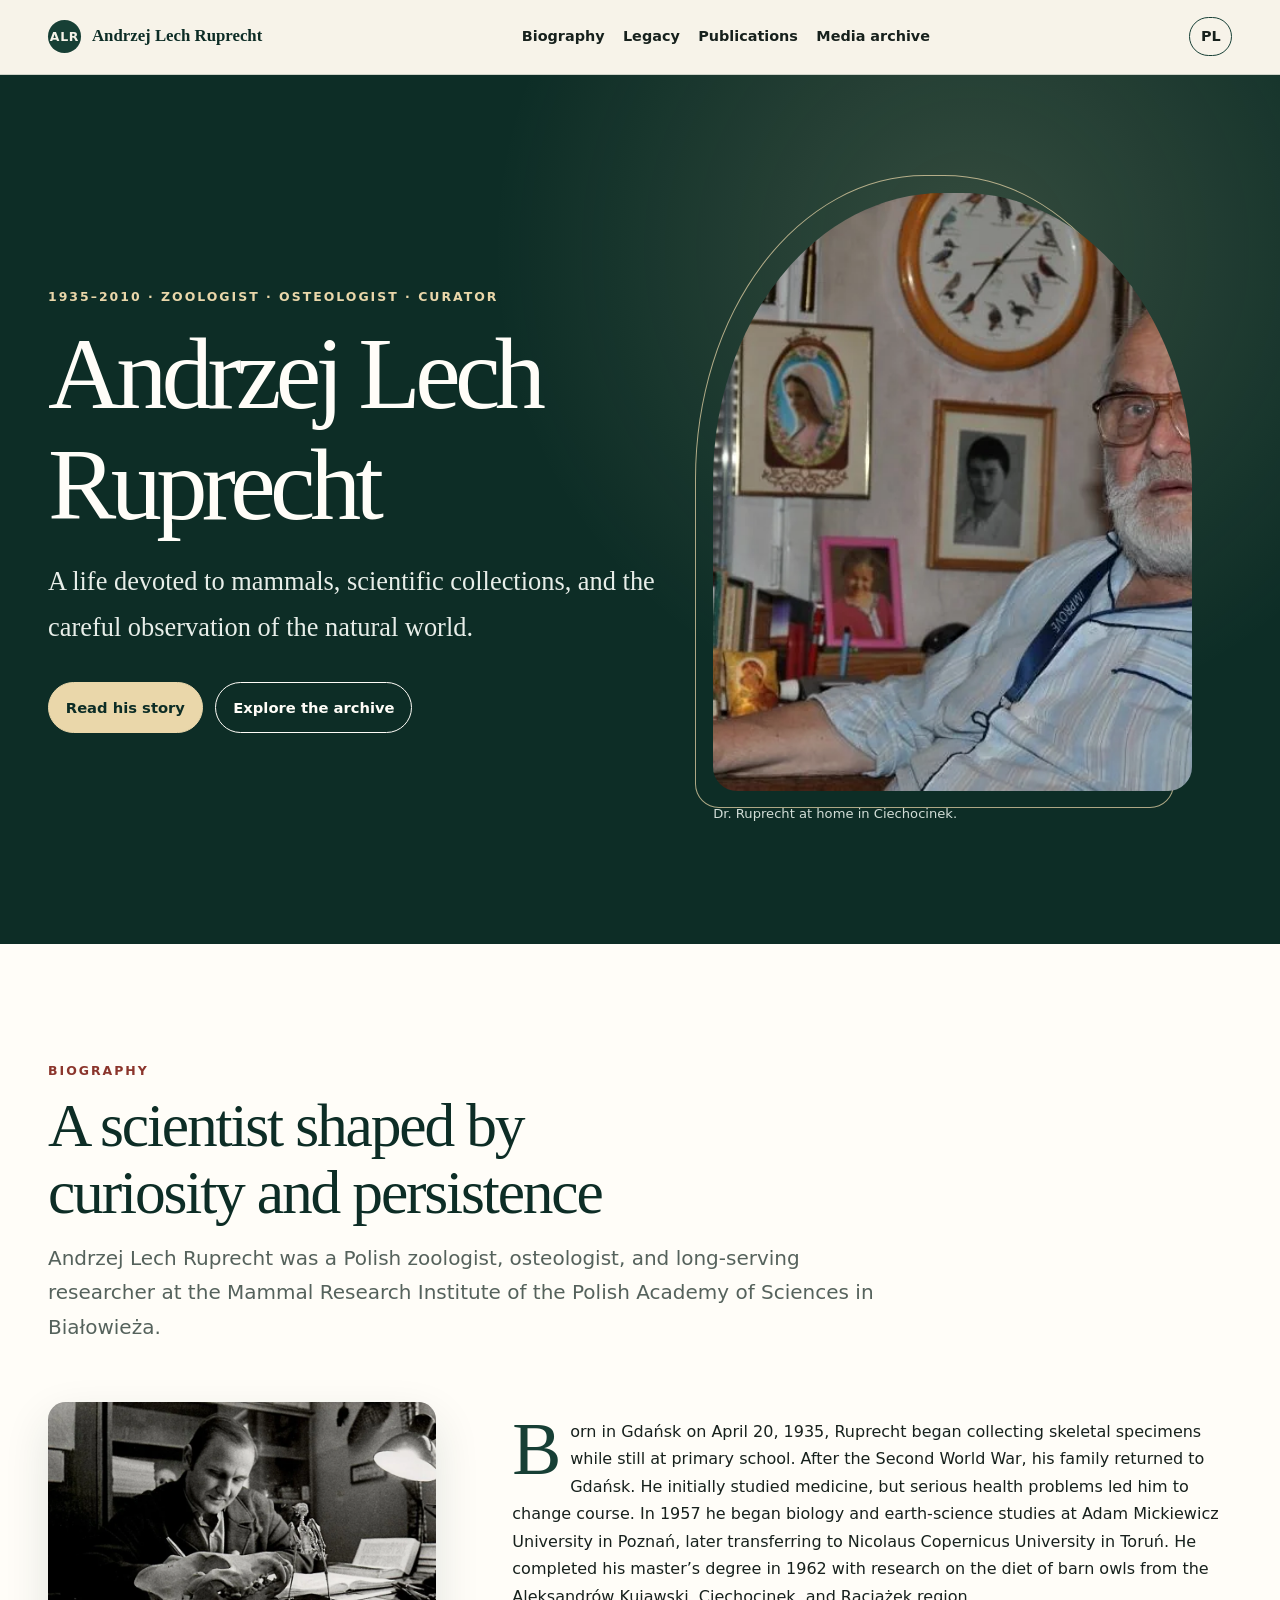
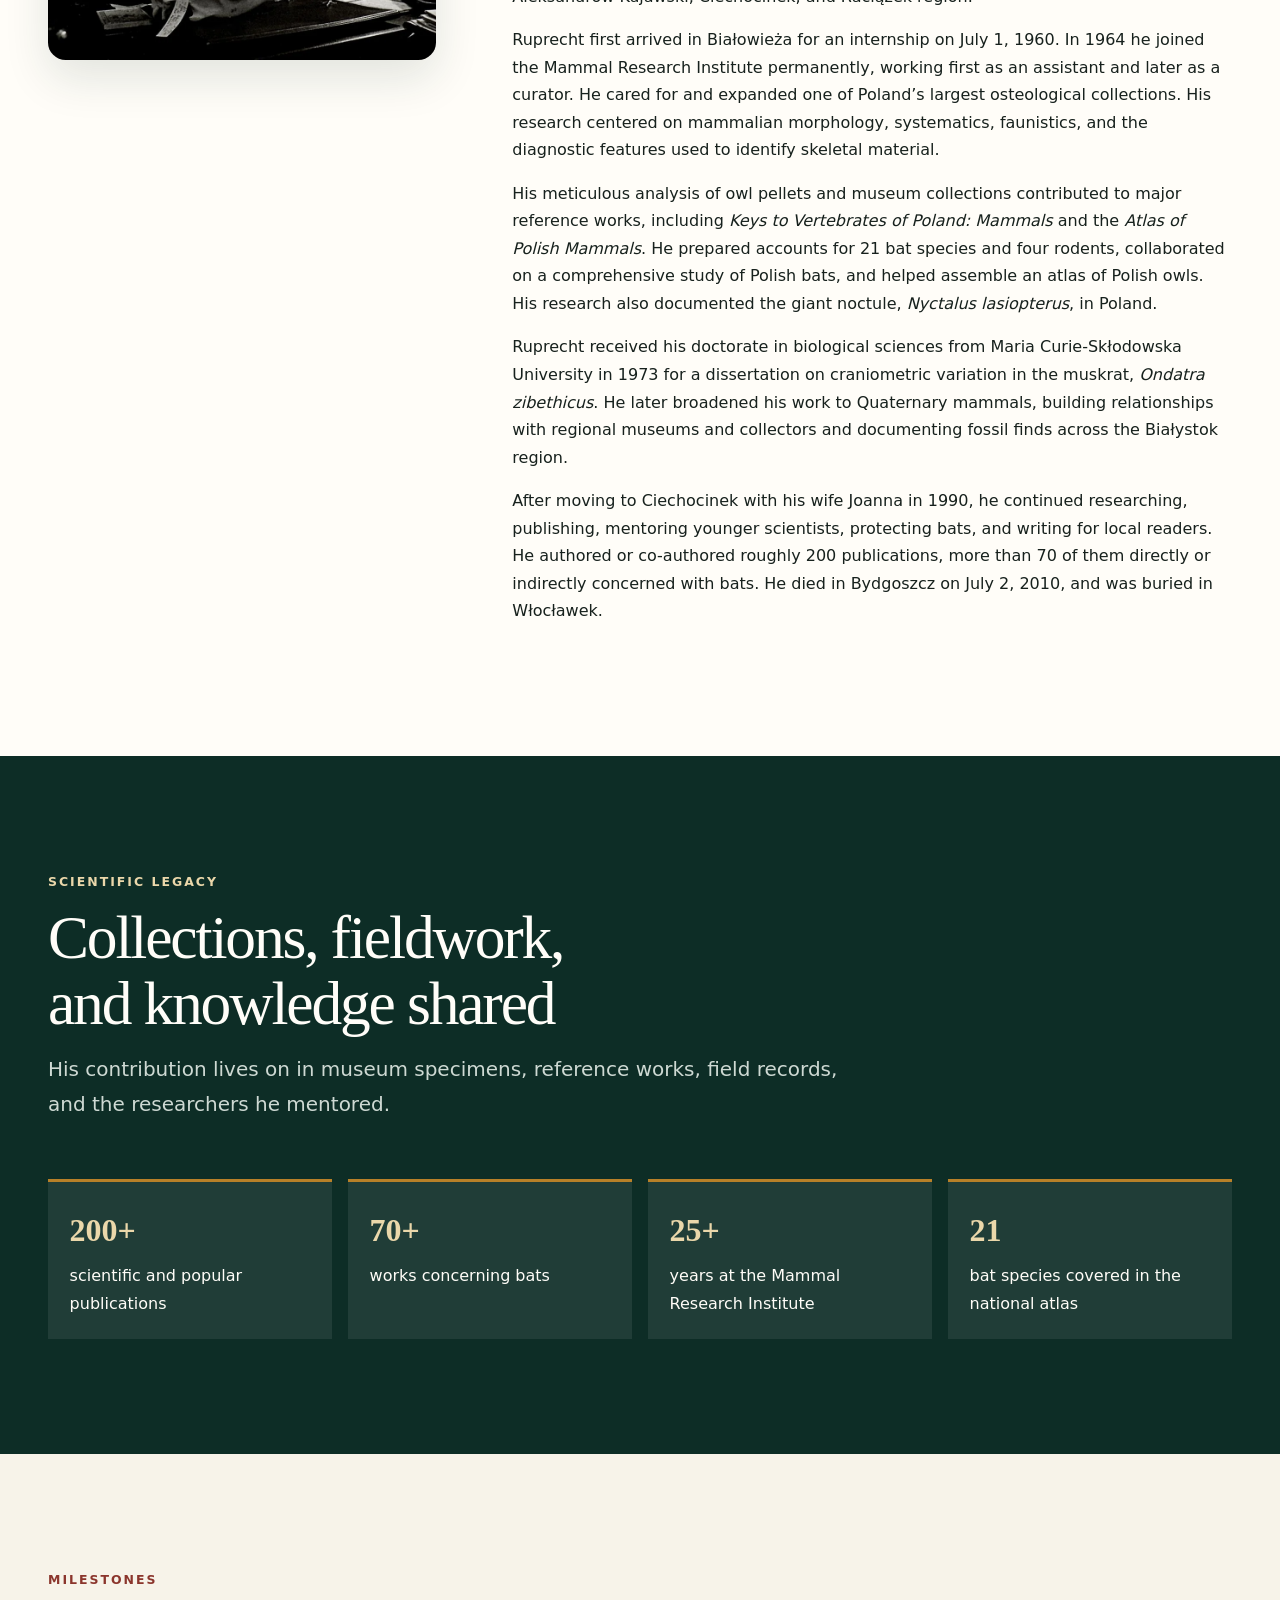
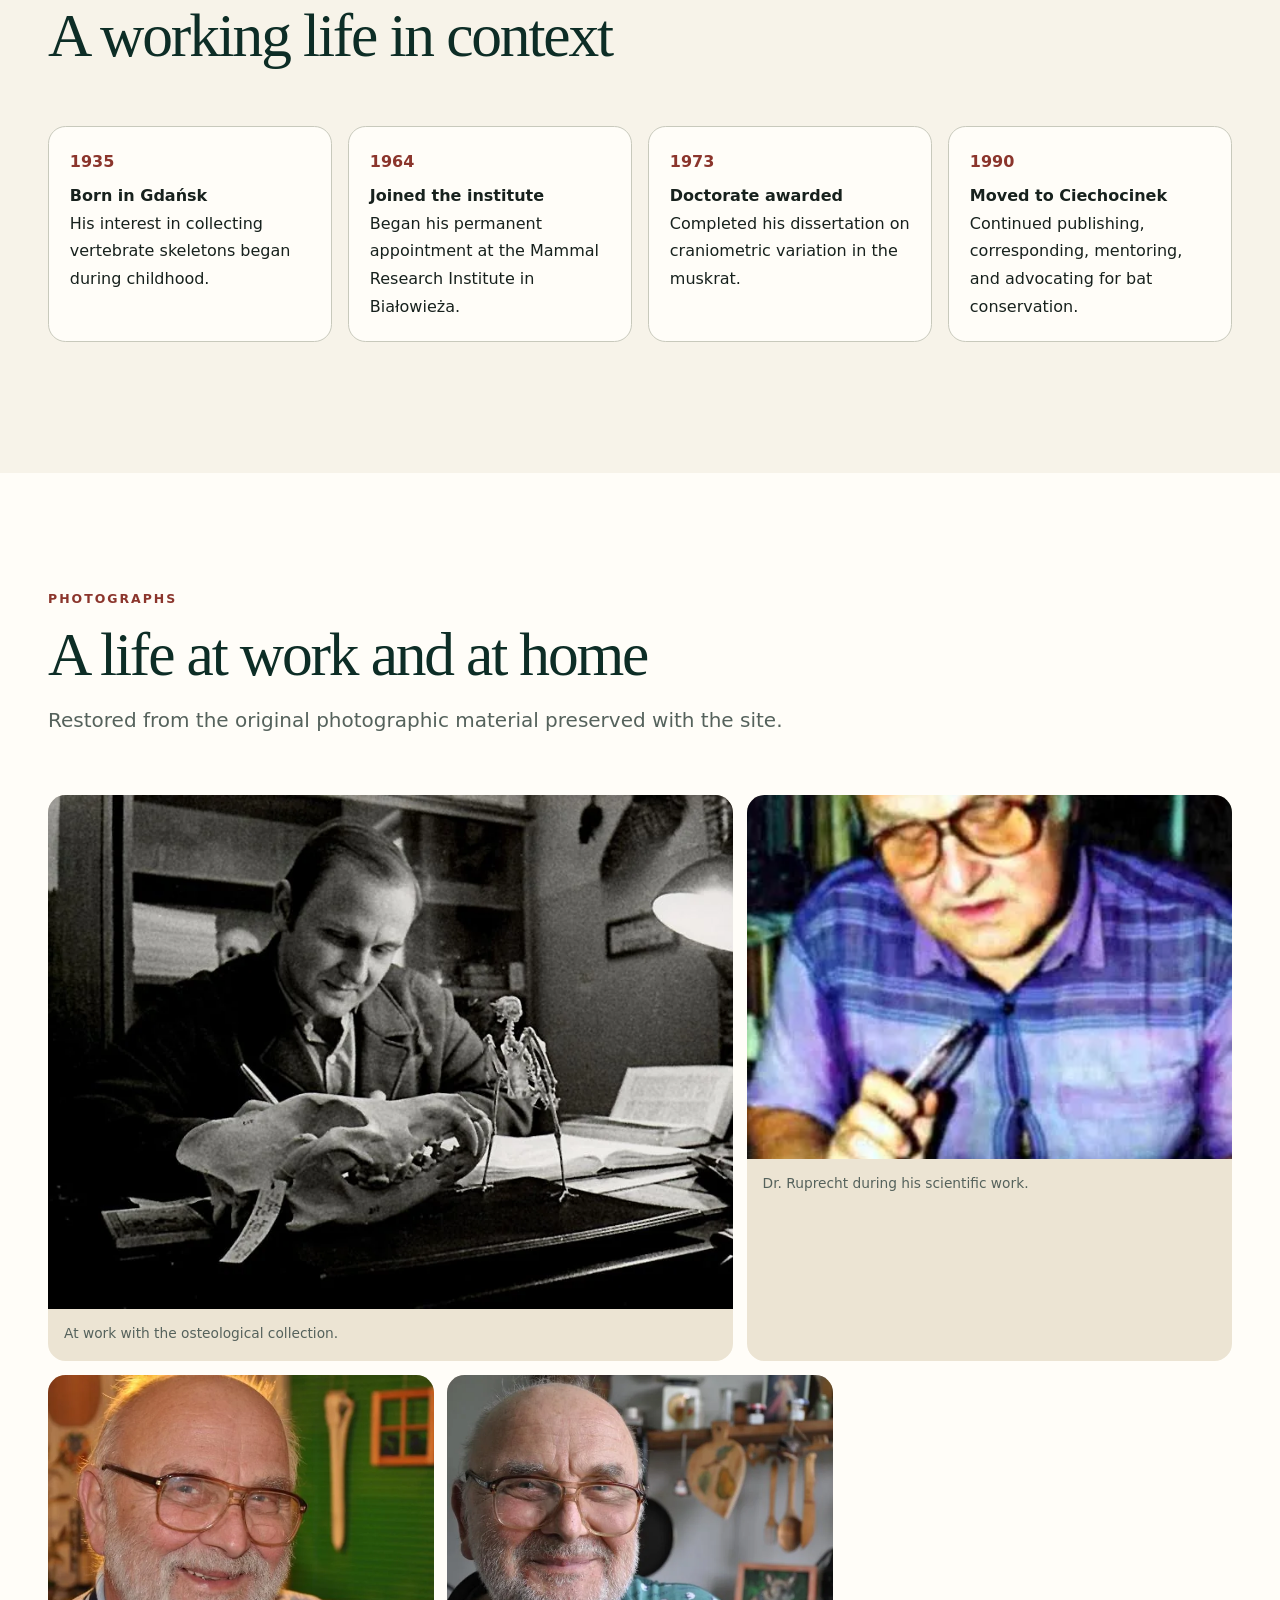
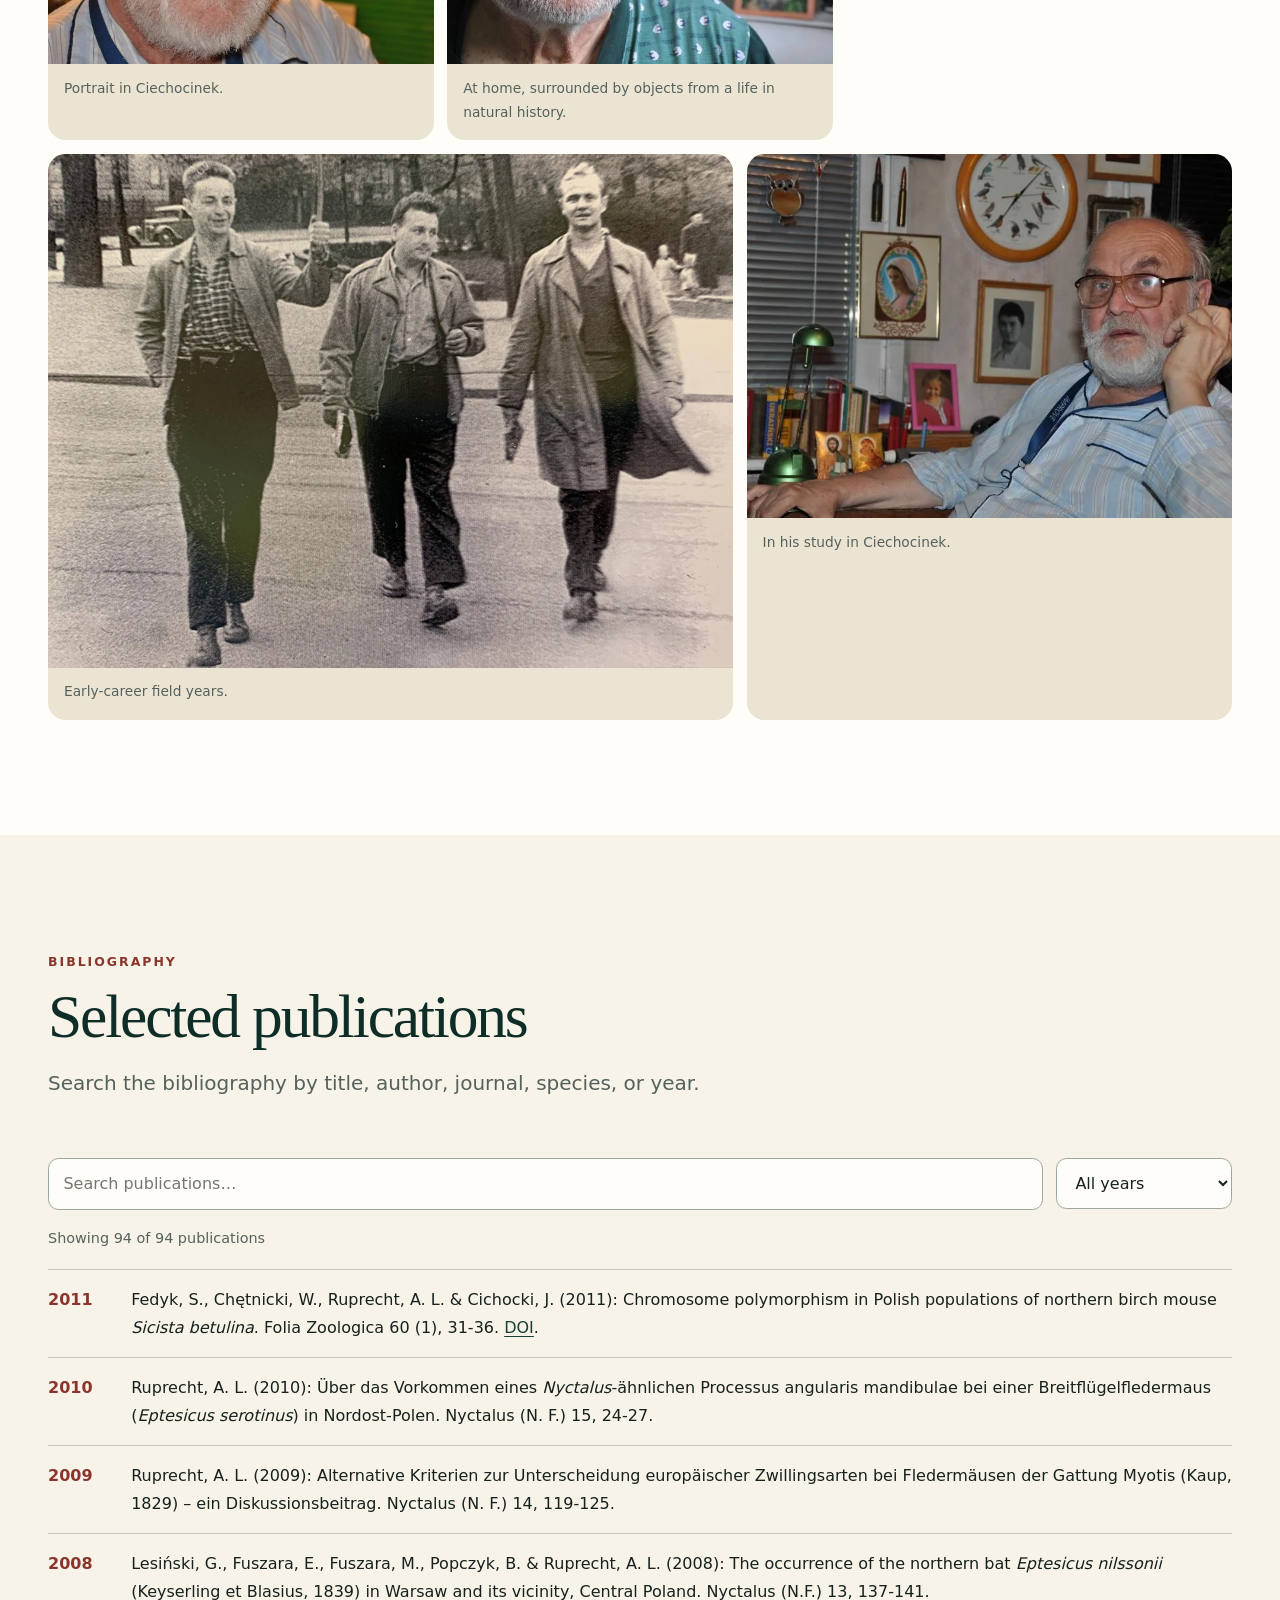
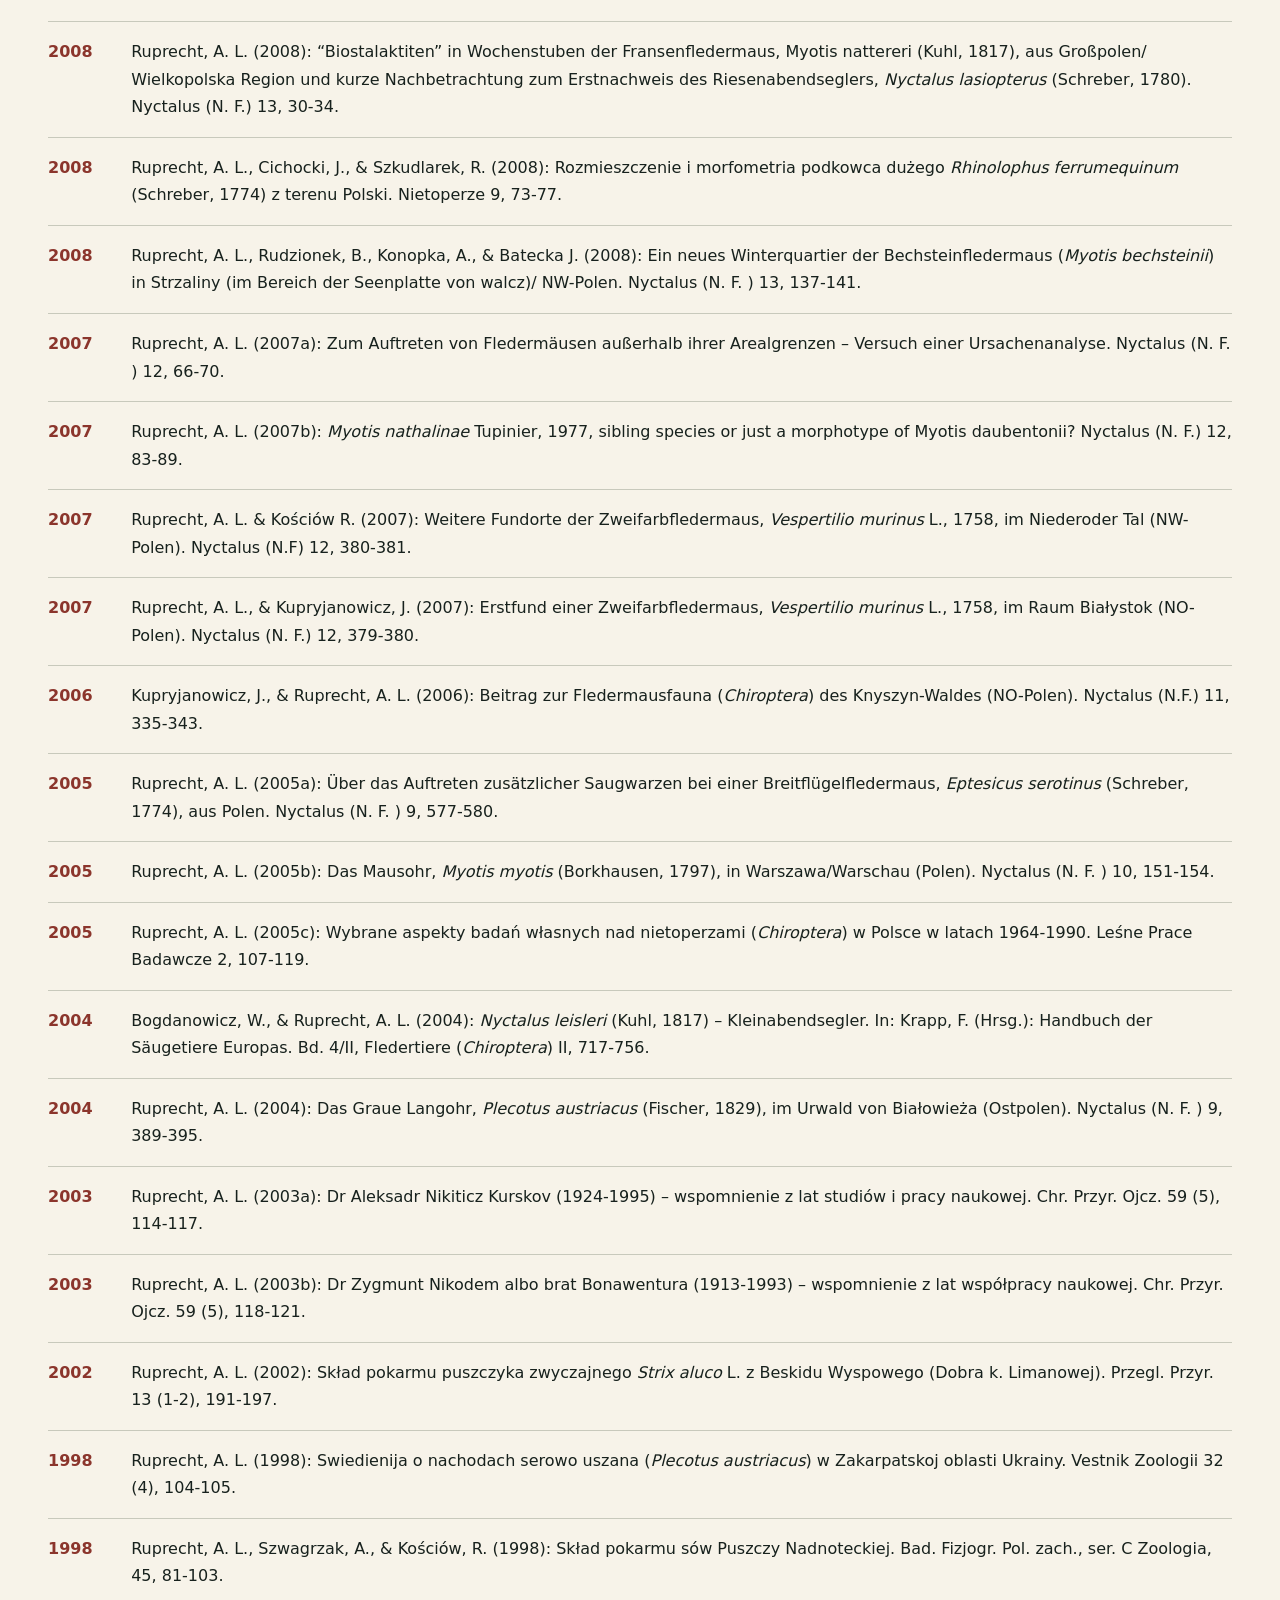
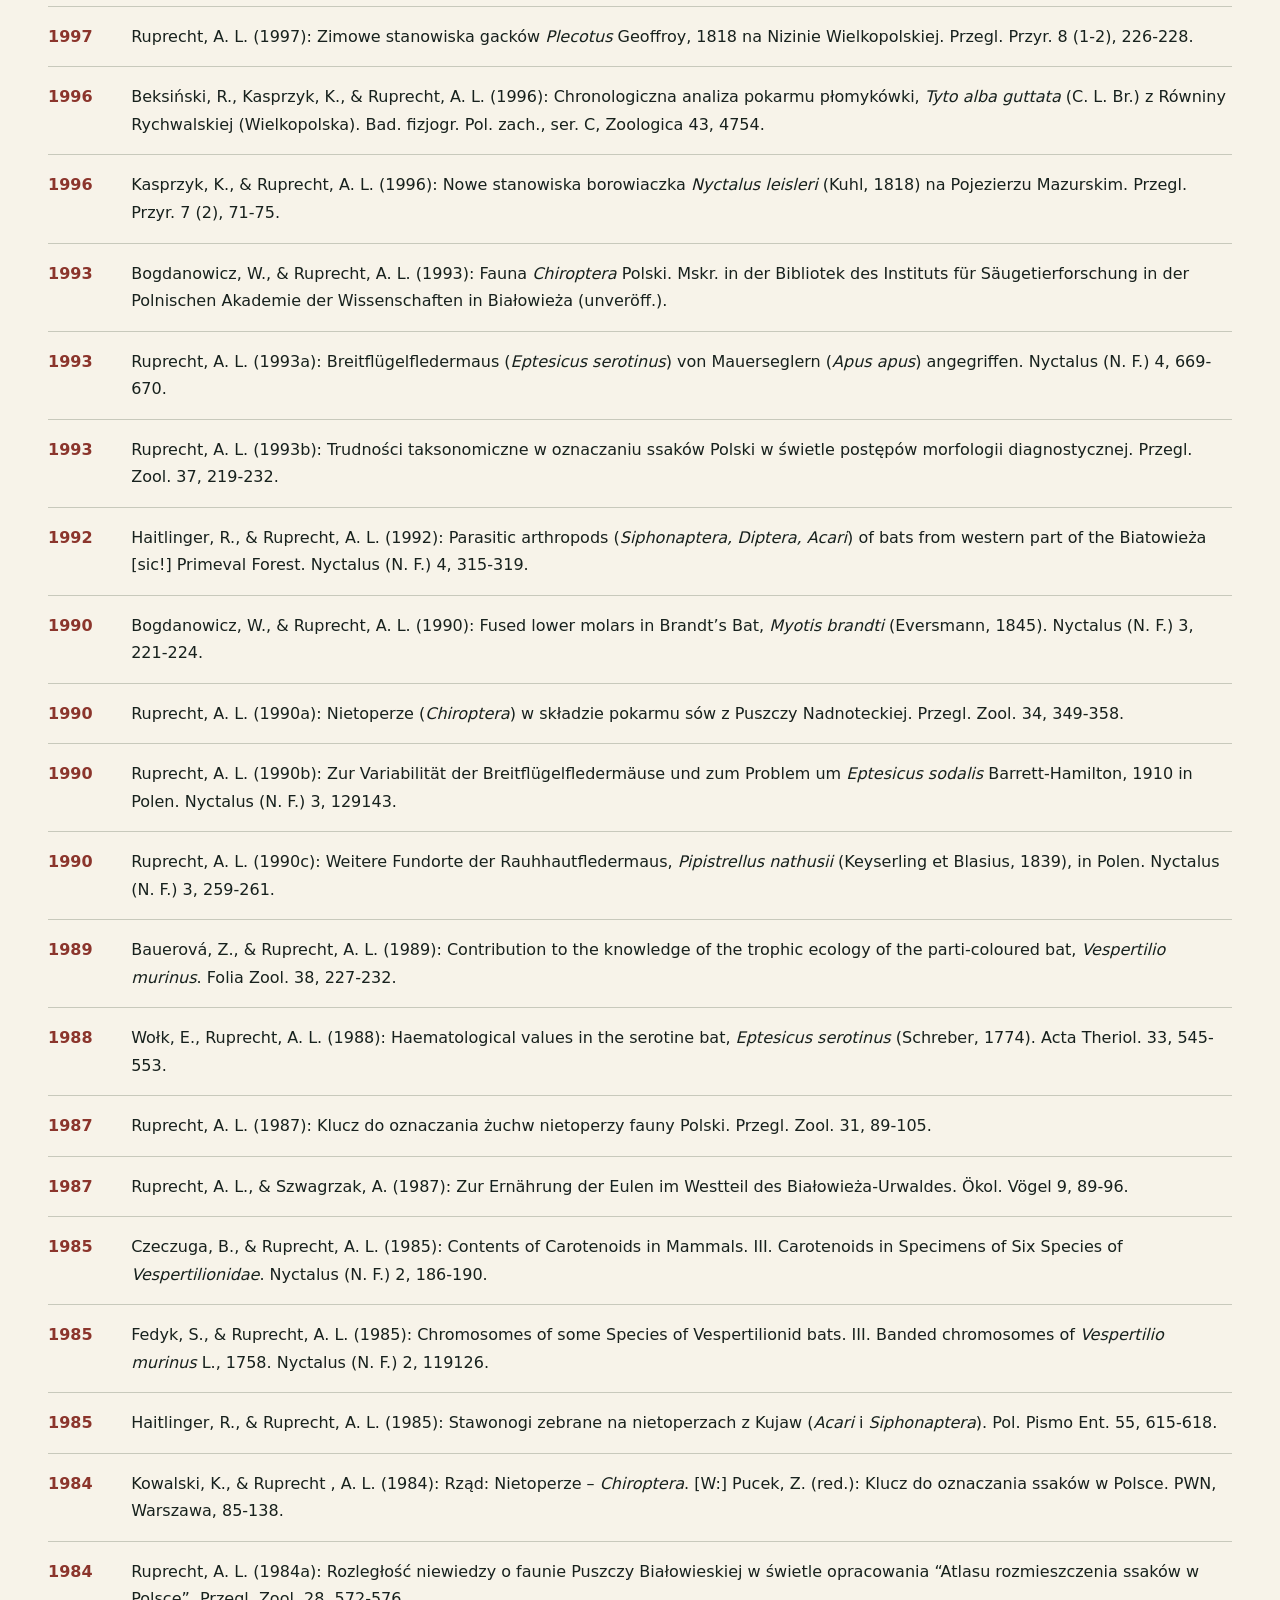
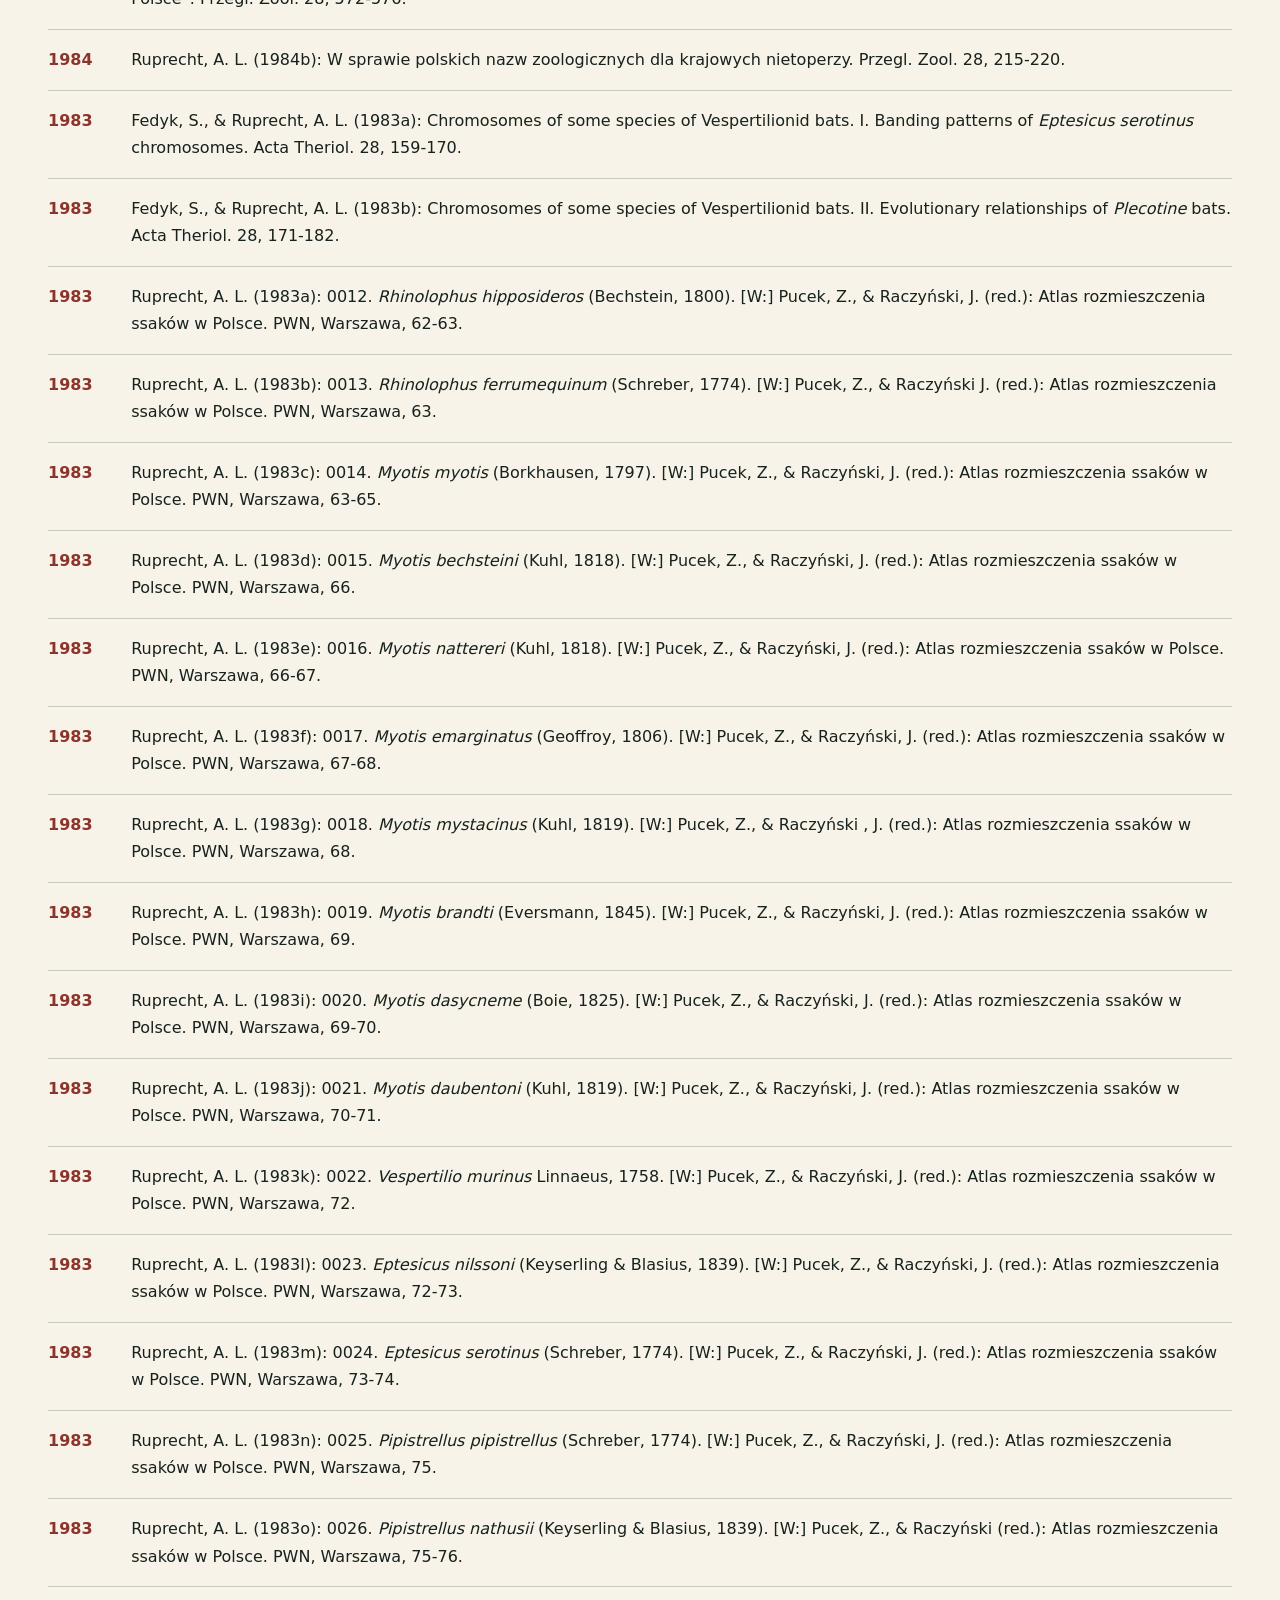
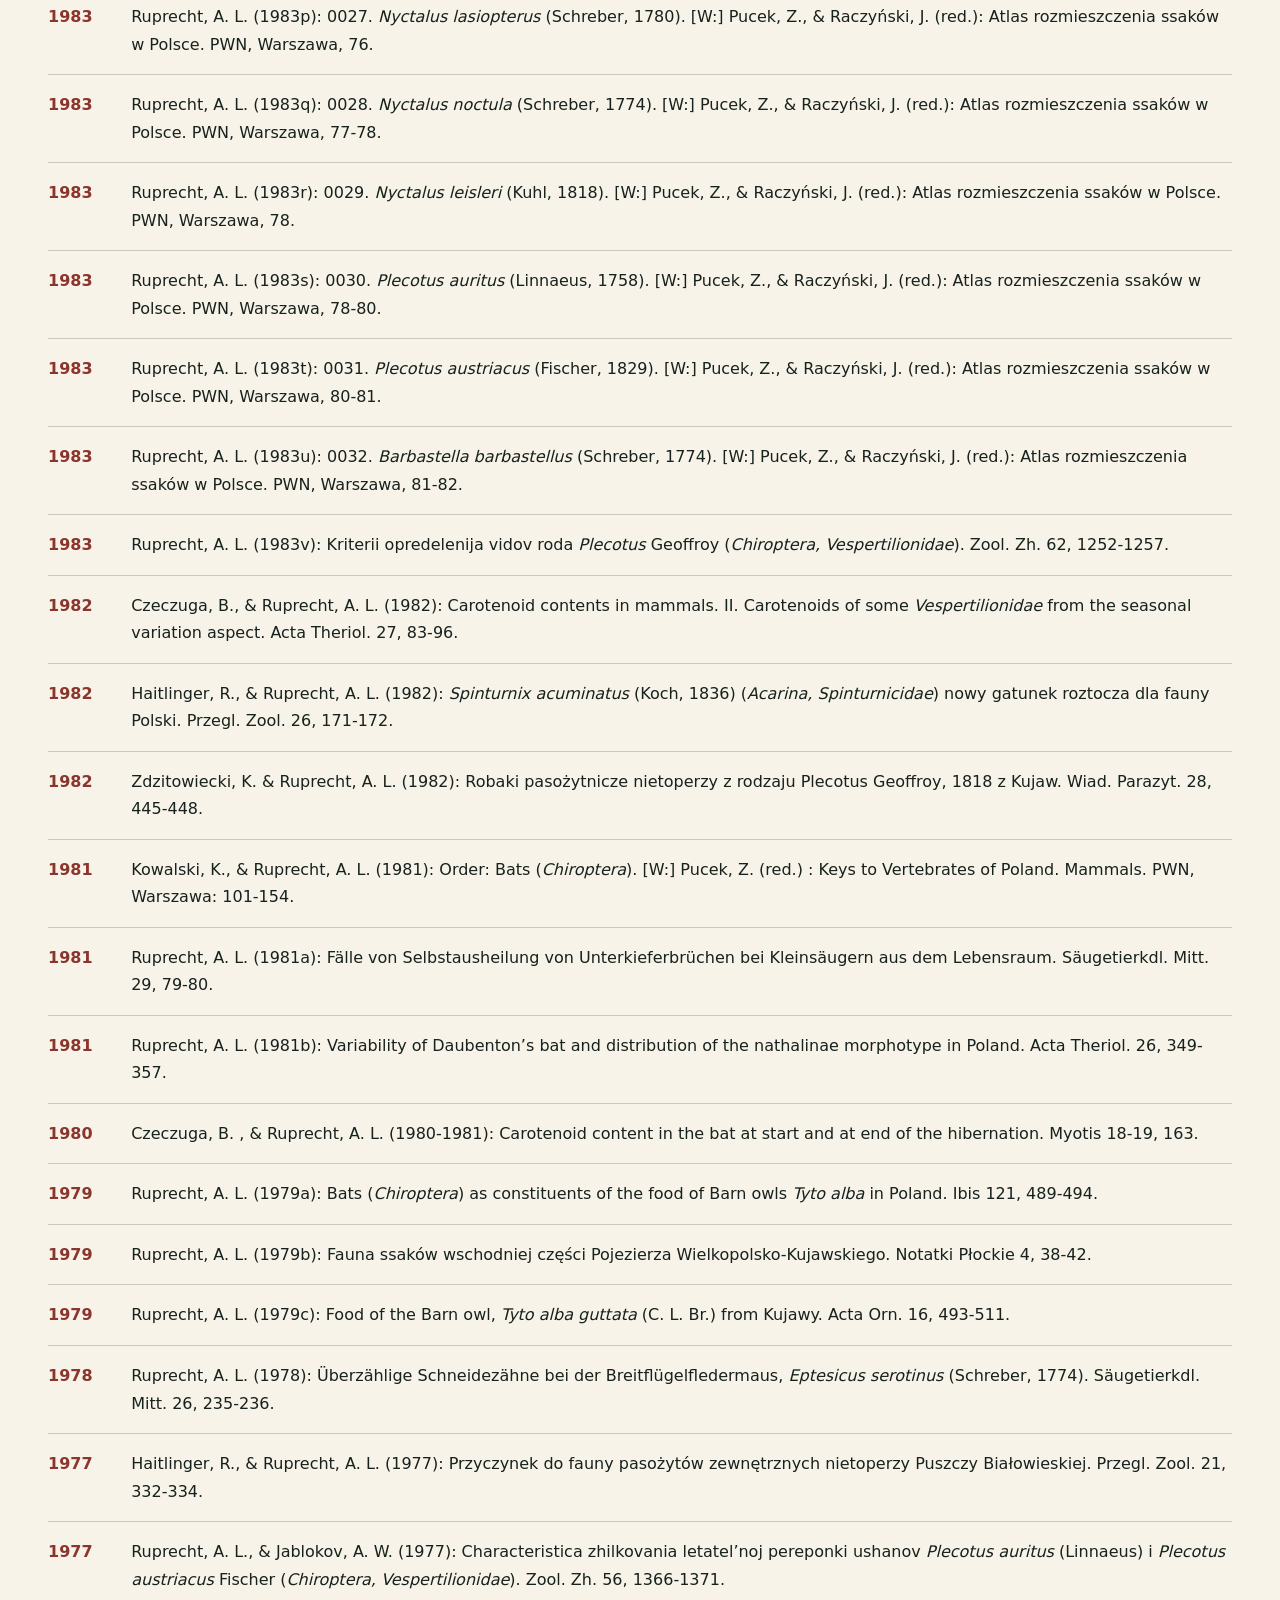
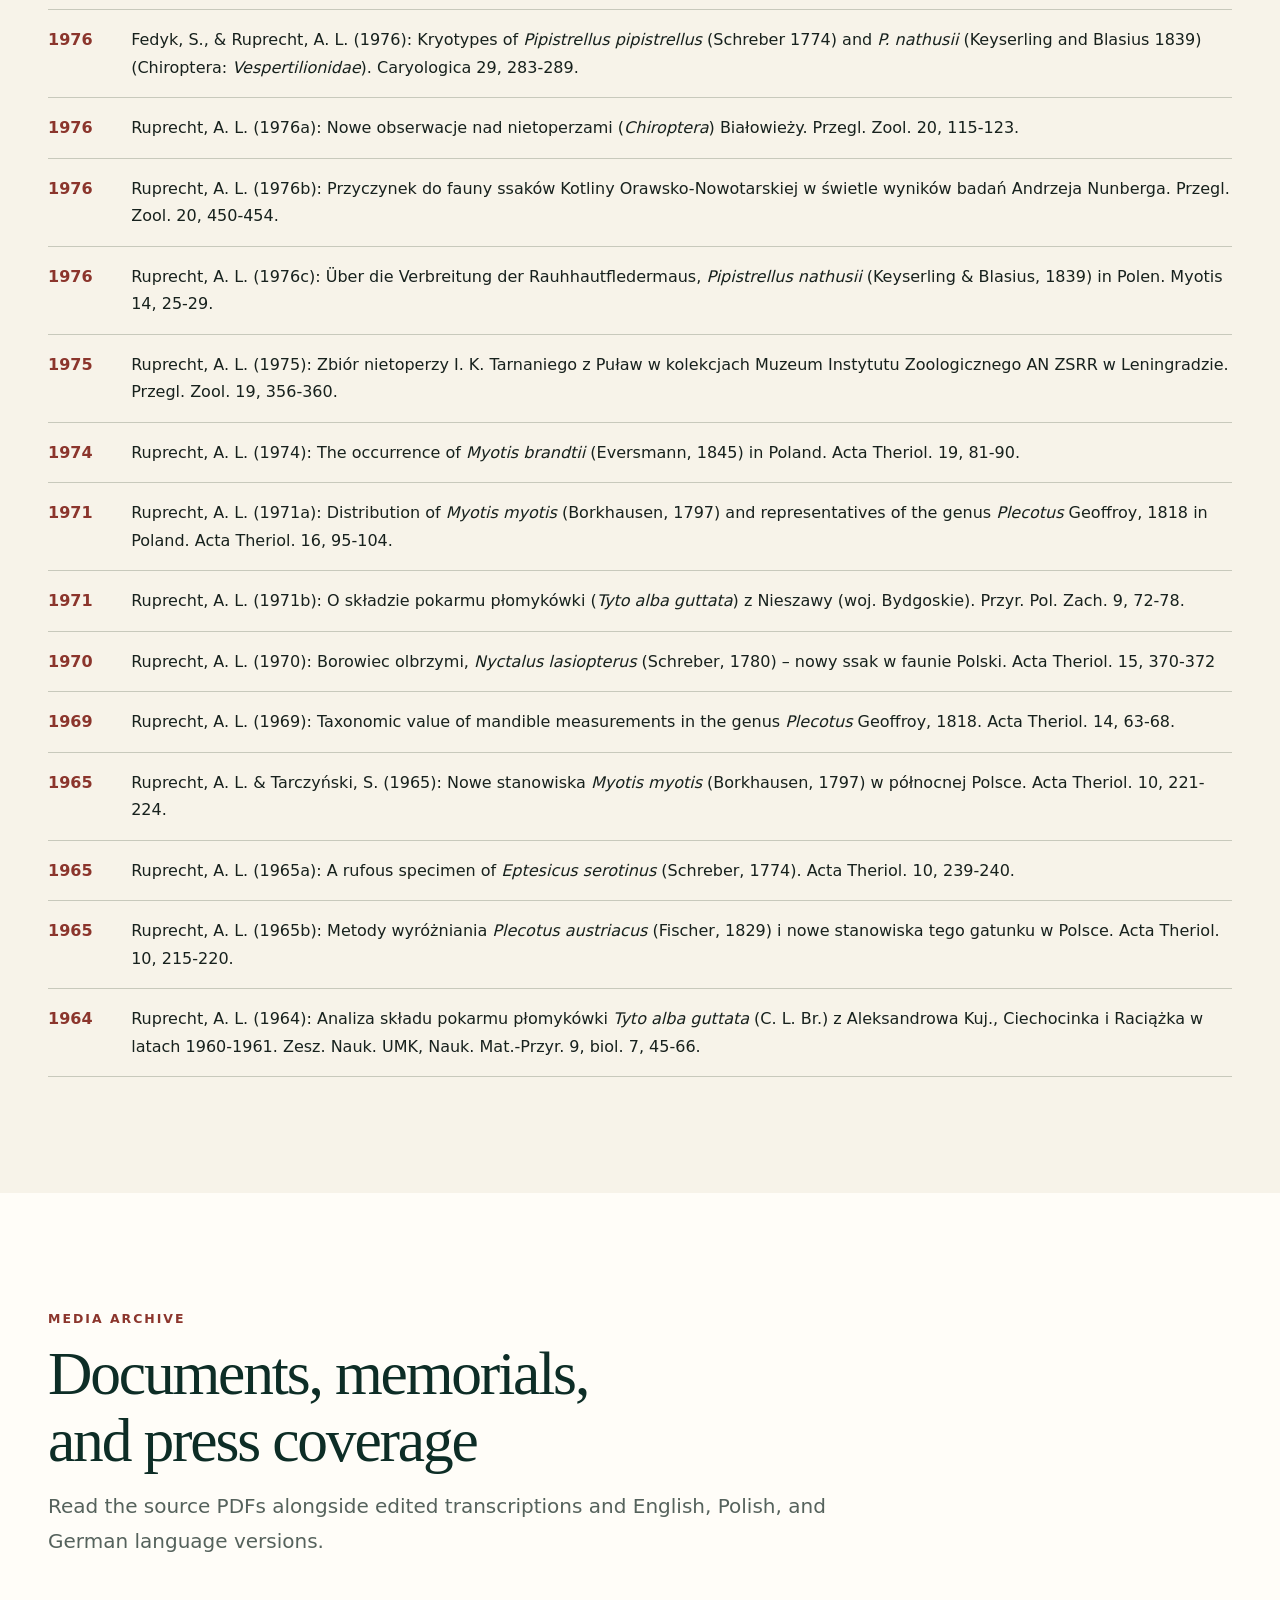
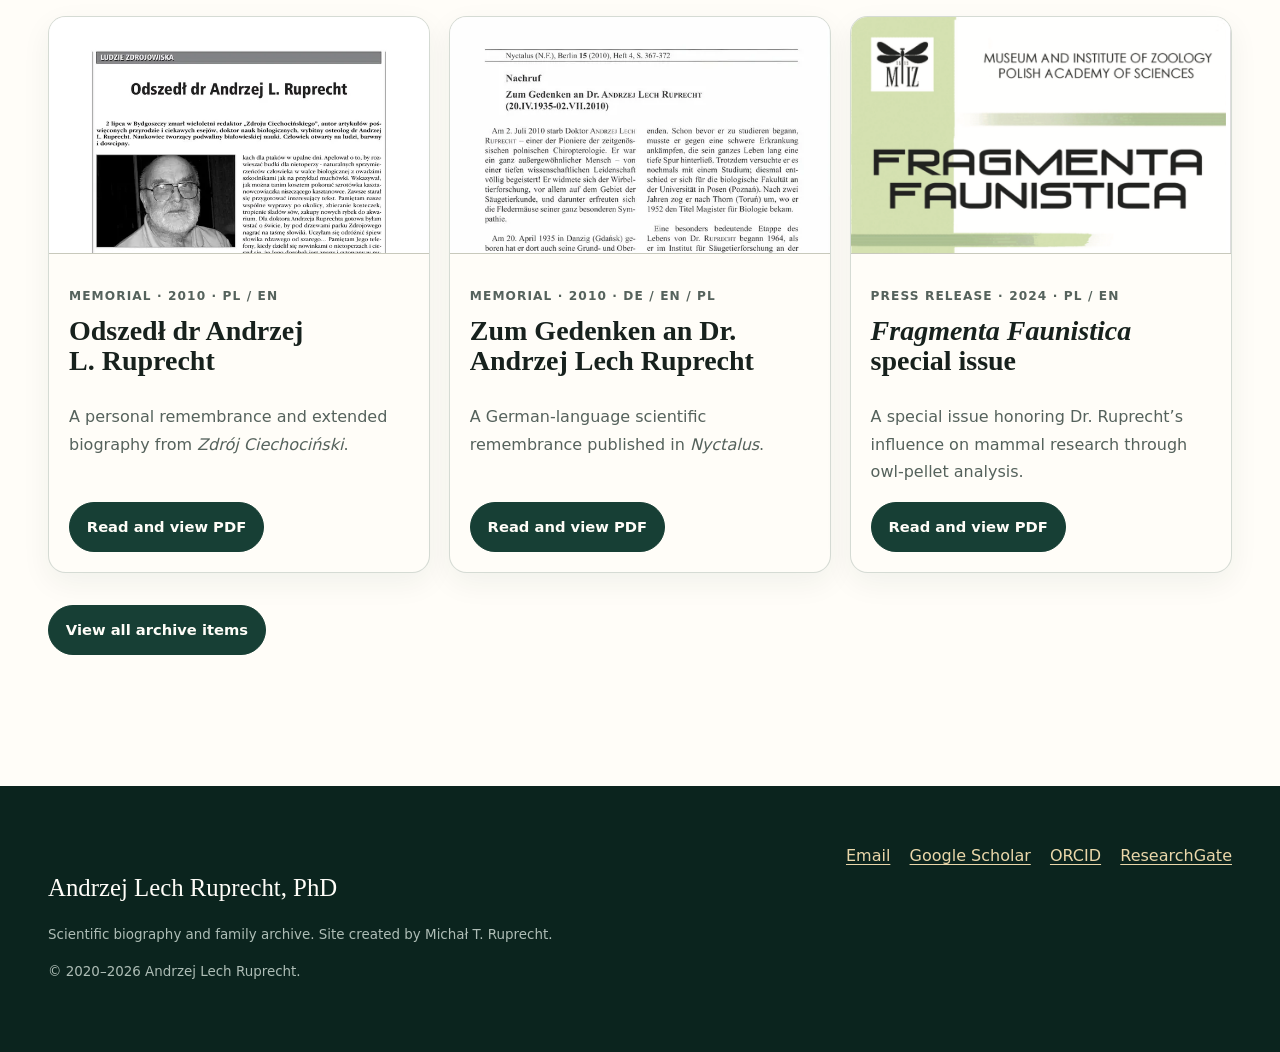
==== index.html @ 3eed691e "Redesign site and add multilingual media archive" ====
<!doctype html>
<html lang="en">
  <head>
    <meta charset="utf-8">
    <meta name="viewport" content="width=device-width, initial-scale=1">
    <title>Andrzej Lech Ruprecht, PhD — Zoologist and Osteologist</title>
    <meta name="description" content="The life, research, publications, photographs, and multilingual media archive of Polish zoologist and osteologist Andrzej Lech Ruprecht (1935–2010).">
    <link rel="canonical" href="https://andrzejruprecht.github.io/">
    <link rel="alternate" hreflang="en" href="https://andrzejruprecht.github.io/">
    <link rel="alternate" hreflang="pl" href="https://andrzejruprecht.github.io/pl/">
    <link rel="icon" href="/assets/favicon.ico">
    <link rel="stylesheet" href="/main.css">
    <meta property="og:type" content="profile">
    <meta property="og:title" content="Andrzej Lech Ruprecht, PhD">
    <meta property="og:description" content="Zoologist, osteologist, curator, and pioneer of Polish bat research.">
    <meta property="og:url" content="https://andrzejruprecht.github.io/">
    <meta property="og:image" content="https://andrzejruprecht.github.io/assets/images/gallery/portrait-study.webp">
    <meta name="twitter:card" content="summary_large_image">
    <script type="application/ld+json">
      {
        "@context": "https://schema.org",
        "@type": "Person",
        "name": "Andrzej Lech Ruprecht",
        "honorificSuffix": "PhD",
        "birthDate": "1935-04-20",
        "birthPlace": {"@type": "Place", "name": "Gdańsk, Poland"},
        "deathDate": "2010-07-02",
        "deathPlace": {"@type": "Place", "name": "Bydgoszcz, Poland"},
        "jobTitle": ["Zoologist", "Osteologist", "Curator"],
        "affiliation": {"@type": "Organization", "name": "Mammal Research Institute, Polish Academy of Sciences"},
        "sameAs": [
          "https://orcid.org/0000-0003-1378-7554",
          "https://scholar.google.com/citations?user=XcLSwFMAAAAJ&hl=en"
        ]
      }
    </script>
  </head>
  <body>
    <a class="skip-link" href="#main">Skip to the main content</a>
    <header class="site-header">
      <div class="nav-shell">
        <a class="brand" href="/" aria-label="Andrzej Lech Ruprecht — home">
          <span class="brand-mark" aria-hidden="true">ALR</span>
          <span>Andrzej Lech Ruprecht</span>
        </a>
        <button class="menu-toggle" type="button" data-menu-toggle aria-expanded="false" aria-controls="site-navigation">Menu</button>
        <nav class="site-nav" id="site-navigation" data-site-nav aria-label="Primary navigation">
          <a href="#biography">Biography</a>
          <a href="#legacy">Legacy</a>
          <a href="#publications">Publications</a>
          <a href="/media/">Media archive</a>
        </nav>
        <div class="utility-nav">
          <a class="language-link" href="/pl/" lang="pl" hreflang="pl" aria-label="Czytaj po polsku">PL</a>
        </div>
      </div>
    </header>

    <main id="main">
      <section class="hero">
        <div class="section-shell hero-grid">
          <div>
            <p class="eyebrow">1935–2010 · Zoologist · Osteologist · Curator</p>
            <h1>Andrzej Lech Ruprecht</h1>
            <p class="hero-deck">A life devoted to mammals, scientific collections, and the careful observation of the natural world.</p>
            <div class="button-row">
              <a class="button button-light" href="#biography">Read his story</a>
              <a class="button button-ghost" href="/media/">Explore the archive</a>
            </div>
          </div>
          <figure class="hero-portrait">
            <img src="/assets/images/gallery/portrait-study.webp" width="800" height="531" alt="Andrzej Lech Ruprecht seated in his study, surrounded by books, photographs, and a bird clock">
            <figcaption class="hero-caption">Dr. Ruprecht at home in Ciechocinek.</figcaption>
          </figure>
        </div>
      </section>

      <section class="section section-alt" id="biography">
        <div class="section-shell">
          <div class="section-header">
            <p class="section-kicker">Biography</p>
            <h2>A scientist shaped by curiosity and persistence</h2>
            <p class="section-lead">Andrzej Lech Ruprecht was a Polish zoologist, osteologist, and long-serving researcher at the Mammal Research Institute of the Polish Academy of Sciences in Białowieża.</p>
          </div>
          <div class="bio-grid">
            <aside class="bio-aside">
              <img src="/assets/images/gallery/scientist-at-desk.webp" width="900" height="600" loading="lazy" alt="A young Andrzej Ruprecht examining a mammal skull at his scientific desk">
            </aside>
            <div class="bio-copy">
              <p>Born in Gdańsk on April 20, 1935, Ruprecht began collecting skeletal specimens while still at primary school. After the Second World War, his family returned to Gdańsk. He initially studied medicine, but serious health problems led him to change course. In 1957 he began biology and earth-science studies at Adam Mickiewicz University in Poznań, later transferring to Nicolaus Copernicus University in Toruń. He completed his master’s degree in 1962 with research on the diet of barn owls from the Aleksandrów Kujawski, Ciechocinek, and Raciążek region.</p>
              <p>Ruprecht first arrived in Białowieża for an internship on July 1, 1960. In 1964 he joined the Mammal Research Institute permanently, working first as an assistant and later as a curator. He cared for and expanded one of Poland’s largest osteological collections. His research centered on mammalian morphology, systematics, faunistics, and the diagnostic features used to identify skeletal material.</p>
              <p>His meticulous analysis of owl pellets and museum collections contributed to major reference works, including <em>Keys to Vertebrates of Poland: Mammals</em> and the <em>Atlas of Polish Mammals</em>. He prepared accounts for 21 bat species and four rodents, collaborated on a comprehensive study of Polish bats, and helped assemble an atlas of Polish owls. His research also documented the giant noctule, <em>Nyctalus lasiopterus</em>, in Poland.</p>
              <p>Ruprecht received his doctorate in biological sciences from Maria Curie-Skłodowska University in 1973 for a dissertation on craniometric variation in the muskrat, <em>Ondatra zibethicus</em>. He later broadened his work to Quaternary mammals, building relationships with regional museums and collectors and documenting fossil finds across the Białystok region.</p>
              <p>After moving to Ciechocinek with his wife Joanna in 1990, he continued researching, publishing, mentoring younger scientists, protecting bats, and writing for local readers. He authored or co-authored roughly 200 publications, more than 70 of them directly or indirectly concerned with bats. He died in Bydgoszcz on July 2, 2010, and was buried in Włocławek.</p>
            </div>
          </div>
        </div>
      </section>

      <section class="section section-dark" id="legacy">
        <div class="section-shell">
          <div class="section-header">
            <p class="eyebrow">Scientific legacy</p>
            <h2>Collections, fieldwork, and knowledge shared</h2>
            <p class="section-lead">His contribution lives on in museum specimens, reference works, field records, and the researchers he mentored.</p>
          </div>
          <div class="stats-grid" aria-label="Career highlights">
            <div class="stat"><strong>200+</strong>scientific and popular publications</div>
            <div class="stat"><strong>70+</strong>works concerning bats</div>
            <div class="stat"><strong>25+</strong>years at the Mammal Research Institute</div>
            <div class="stat"><strong>21</strong>bat species covered in the national atlas</div>
          </div>
        </div>
      </section>

      <section class="section" aria-labelledby="milestones-title">
        <div class="section-shell">
          <div class="section-header">
            <p class="section-kicker">Milestones</p>
            <h2 id="milestones-title">A working life in context</h2>
          </div>
          <ol class="timeline">
            <li><time datetime="1935-04-20">1935</time><strong>Born in Gdańsk</strong><br>His interest in collecting vertebrate skeletons began during childhood.</li>
            <li><time datetime="1964">1964</time><strong>Joined the institute</strong><br>Began his permanent appointment at the Mammal Research Institute in Białowieża.</li>
            <li><time datetime="1973">1973</time><strong>Doctorate awarded</strong><br>Completed his dissertation on craniometric variation in the muskrat.</li>
            <li><time datetime="1990">1990</time><strong>Moved to Ciechocinek</strong><br>Continued publishing, corresponding, mentoring, and advocating for bat conservation.</li>
          </ol>
        </div>
      </section>

      <section class="section section-alt" id="photographs">
        <div class="section-shell">
          <div class="section-header">
            <p class="section-kicker">Photographs</p>
            <h2>A life at work and at home</h2>
            <p class="section-lead">Restored from the original photographic material preserved with the site.</p>
          </div>
          <div class="gallery-grid">
            <figure class="gallery-card"><img src="/assets/images/gallery/scientist-at-desk.webp" width="900" height="600" loading="lazy" alt="Andrzej Ruprecht at a desk examining a specimen"><figcaption>At work with the osteological collection.</figcaption></figure>
            <figure class="gallery-card"><img src="/assets/images/gallery/portrait-at-work.webp" width="369" height="512" loading="lazy" alt="Andrzej Ruprecht holding a small specimen at his desk"><figcaption>Dr. Ruprecht during his scientific work.</figcaption></figure>
            <figure class="gallery-card"><img src="/assets/images/gallery/portrait-smile.webp" width="800" height="531" loading="lazy" alt="Close portrait of Andrzej Ruprecht smiling"><figcaption>Portrait in Ciechocinek.</figcaption></figure>
            <figure class="gallery-card"><img src="/assets/images/gallery/portrait-home.webp" width="800" height="531" loading="lazy" alt="Andrzej Ruprecht smiling at home"><figcaption>At home, surrounded by objects from a life in natural history.</figcaption></figure>
            <figure class="gallery-card"><img src="/assets/images/gallery/early-career.webp" width="1800" height="1350" loading="lazy" alt="Three young scientists walking outdoors, with Andrzej Ruprecht at right"><figcaption>Early-career field years.</figcaption></figure>
            <figure class="gallery-card"><img src="/assets/images/gallery/portrait-study.webp" width="800" height="531" loading="lazy" alt="Andrzej Ruprecht seated in his study"><figcaption>In his study in Ciechocinek.</figcaption></figure>
          </div>
        </div>
      </section>

      <section class="section" id="publications">
        <div class="section-shell">
          <div class="section-header">
            <p class="section-kicker">Bibliography</p>
            <h2>Selected publications</h2>
            <p class="section-lead">Search the bibliography by title, author, journal, species, or year.</p>
          </div>
          <div class="toolbar">
            <label><span class="skip-link">Search publications</span><input class="field" type="search" data-publication-search placeholder="Search publications…" autocomplete="off"></label>
            <label><span class="skip-link">Filter by year</span><select class="field" data-publication-year><option value="">All years</option></select></label>
          </div>
          <p class="results-count" data-publication-count data-template="Showing {shown} of {total} publications" aria-live="polite"></p>
          <ol class="publication-list" data-publication-list reversed></ol>
          <noscript><p class="empty-state">JavaScript is required for the searchable bibliography. The complete publication lists are also reproduced in several documents in the <a href="/media/">media archive</a>.</p></noscript>
        </div>
      </section>

      <section class="section section-alt" id="media">
        <div class="section-shell">
          <div class="section-header">
            <p class="section-kicker">Media archive</p>
            <h2>Documents, memorials, and press coverage</h2>
            <p class="section-lead">Read the source PDFs alongside edited transcriptions and English, Polish, and German language versions.</p>
          </div>
          <div class="media-grid">
            <article class="media-card">
              <img src="/assets/media/thumbnails/ciechocinek.webp" width="900" height="900" loading="lazy" alt="First page of the Zdrój Ciechociński memorial article">
              <div class="media-card-body"><p class="media-meta">Memorial · 2010 · PL / EN</p><h3>Odszedł dr Andrzej L. Ruprecht</h3><p>A personal remembrance and extended biography from <em>Zdrój Ciechociński</em>.</p><a class="button" href="/media/zdroj-ciechocinski/">Read and view PDF</a></div>
            </article>
            <article class="media-card">
              <img src="/assets/media/thumbnails/nyctalus.webp" width="900" height="900" loading="lazy" alt="First page of the Nyctalus memorial article">
              <div class="media-card-body"><p class="media-meta">Memorial · 2010 · DE / EN / PL</p><h3>Zum Gedenken an Dr. Andrzej Lech Ruprecht</h3><p>A German-language scientific remembrance published in <em>Nyctalus</em>.</p><a class="button" href="/media/nyctalus-memorial/">Read and view PDF</a></div>
            </article>
            <article class="media-card">
              <img src="/assets/media/thumbnails/fragmenta-faunistica.png" width="900" height="900" loading="lazy" alt="Fragmenta Faunistica special issue cover">
              <div class="media-card-body"><p class="media-meta">Press release · 2024 · PL / EN</p><h3><em>Fragmenta Faunistica</em> special issue</h3><p>A special issue honoring Dr. Ruprecht’s influence on mammal research through owl-pellet analysis.</p><a class="button" href="/media/fragmenta-faunistica/">Read and view PDF</a></div>
            </article>
          </div>
          <p style="margin-top: 2rem"><a class="button" href="/media/">View all archive items</a></p>
        </div>
      </section>
    </main>

    <footer class="site-footer">
      <div class="footer-shell">
        <div>
          <p class="footer-title">Andrzej Lech Ruprecht, PhD</p>
          <p class="footer-small">Scientific biography and family archive. Site created by Michał T. Ruprecht.</p>
          <p class="footer-small">© 2020–<span data-current-year></span> Andrzej Lech Ruprecht.</p>
        </div>
        <nav class="footer-links" aria-label="External links">
          <a href="mailto:DrAndrzejRuprecht@gmail.com">Email</a>
          <a href="https://scholar.google.com/citations?user=XcLSwFMAAAAJ&hl=en" target="_blank" rel="noopener">Google Scholar</a>
          <a href="https://orcid.org/0000-0003-1378-7554" target="_blank" rel="noopener">ORCID</a>
          <a href="https://www.researchgate.net/profile/Andrzej-Ruprecht" target="_blank" rel="noopener">ResearchGate</a>
        </nav>
      </div>
    </footer>
    <script src="/assets/js/publications.js" defer></script>
    <script src="/script.js" defer></script>
  </body>
</html>
---- main.css ----
:root {
  --ink: #17211d;
  --muted: #55625c;
  --forest: #173f35;
  --forest-deep: #0d2d26;
  --fern: #3f705e;
  --sage: #dce8e1;
  --paper: #f7f3e9;
  --paper-deep: #ece4d3;
  --white: #fffdf8;
  --gold: #b78028;
  --gold-soft: #ead7aa;
  --line: #c8c9bc;
  --danger: #8b352c;
  --shadow: 0 18px 46px rgba(18, 48, 40, 0.12);
  --radius: 1.1rem;
  --content: 74rem;
}

* { box-sizing: border-box; }

html {
  scroll-behavior: smooth;
  color-scheme: light;
}

body {
  margin: 0;
  background: var(--paper);
  color: var(--ink);
  font-family: Inter, ui-sans-serif, system-ui, -apple-system, BlinkMacSystemFont, "Segoe UI", sans-serif;
  font-size: 1rem;
  line-height: 1.72;
  text-rendering: optimizeLegibility;
}

img { display: block; max-width: 100%; height: auto; }

a {
  color: var(--forest);
  text-decoration-thickness: 0.09em;
  text-underline-offset: 0.16em;
}

a:hover { color: var(--danger); }
:focus-visible { outline: 3px solid var(--gold); outline-offset: 4px; }
button, input, select { font: inherit; }

.skip-link {
  position: fixed;
  z-index: 100;
  top: 0.75rem;
  left: 0.75rem;
  padding: 0.7rem 1rem;
  border-radius: 0.5rem;
  background: var(--white);
  color: var(--forest-deep);
  transform: translateY(-180%);
}

.skip-link:focus { transform: translateY(0); }

.site-header {
  position: sticky;
  z-index: 30;
  top: 0;
  border-bottom: 1px solid rgba(23, 63, 53, 0.18);
  background: rgba(247, 243, 233, 0.94);
  backdrop-filter: blur(16px);
}

.nav-shell,
.section-shell,
.footer-shell {
  width: min(calc(100% - 2rem), var(--content));
  margin-inline: auto;
}

.nav-shell {
  min-height: 4.6rem;
  display: flex;
  align-items: center;
  justify-content: space-between;
  gap: 1.5rem;
}

.brand {
  display: inline-flex;
  align-items: center;
  gap: 0.7rem;
  color: var(--forest-deep);
  font-family: Georgia, "Times New Roman", serif;
  font-size: 1.05rem;
  font-weight: 700;
  text-decoration: none;
}

.brand-mark {
  width: 2.05rem;
  height: 2.05rem;
  display: grid;
  place-items: center;
  border-radius: 50%;
  background: var(--forest);
  color: var(--paper);
  font-family: Inter, ui-sans-serif, system-ui, sans-serif;
  font-size: 0.78rem;
  letter-spacing: 0.05em;
}

.site-nav,
.utility-nav {
  display: flex;
  align-items: center;
  gap: 1.15rem;
}

.site-nav a,
.utility-nav a {
  color: var(--ink);
  font-size: 0.9rem;
  font-weight: 700;
  text-decoration: none;
}

.language-link {
  min-width: 2.55rem;
  padding: 0.38rem 0.65rem;
  border: 1px solid var(--forest);
  border-radius: 999px;
  text-align: center;
}

.menu-toggle {
  display: none;
  border: 1px solid var(--forest);
  border-radius: 999px;
  background: transparent;
  color: var(--forest);
  padding: 0.45rem 0.8rem;
  font-weight: 800;
}

.hero {
  overflow: hidden;
  color: var(--white);
  background: radial-gradient(circle at 76% 20%, rgba(234, 215, 170, 0.18), transparent 30rem), var(--forest-deep);
}

.hero-grid {
  min-height: min(52rem, calc(100vh - 4.6rem));
  display: grid;
  grid-template-columns: minmax(0, 1.05fr) minmax(22rem, 0.8fr);
  align-items: center;
  gap: clamp(2rem, 6vw, 6rem);
  padding-block: clamp(3.5rem, 8vw, 7rem);
}

.eyebrow,
.section-kicker {
  margin: 0 0 0.7rem;
  color: var(--gold-soft);
  font-size: 0.78rem;
  font-weight: 850;
  letter-spacing: 0.16em;
  text-transform: uppercase;
}

.section-kicker { color: var(--danger); }

h1, h2, h3 {
  margin-top: 0;
  font-family: Georgia, "Times New Roman", serif;
  line-height: 1.08;
  text-wrap: balance;
}

h1 {
  max-width: 12ch;
  margin-bottom: 1.2rem;
  font-size: clamp(3.2rem, 8vw, 7.2rem);
  font-weight: 500;
  letter-spacing: -0.055em;
}

h2 {
  margin-bottom: 1rem;
  color: var(--forest-deep);
  font-size: clamp(2.2rem, 4.8vw, 4.4rem);
  font-weight: 500;
  letter-spacing: -0.035em;
}

h3 { margin-bottom: 0.65rem; font-size: clamp(1.3rem, 2.2vw, 1.75rem); }

.hero-deck {
  max-width: 43rem;
  margin: 0 0 2rem;
  color: #e8eee9;
  font-family: Georgia, "Times New Roman", serif;
  font-size: clamp(1.2rem, 2.4vw, 1.65rem);
}

.button-row { display: flex; flex-wrap: wrap; gap: 0.8rem; }

.button {
  display: inline-flex;
  min-height: 3rem;
  align-items: center;
  justify-content: center;
  gap: 0.45rem;
  padding: 0.72rem 1.05rem;
  border: 1px solid var(--forest);
  border-radius: 999px;
  background: var(--forest);
  color: var(--white);
  font-size: 0.92rem;
  font-weight: 800;
  text-decoration: none;
}

.button:hover { background: var(--forest-deep); color: var(--white); }
.button-light { border-color: var(--gold-soft); background: var(--gold-soft); color: var(--forest-deep); }
.button-ghost { border-color: currentColor; background: transparent; color: inherit; }

.hero-portrait {
  position: relative;
  justify-self: end;
  width: min(100%, 31rem);
}

.hero-portrait::before {
  position: absolute;
  inset: -1.15rem 1.15rem 1.15rem -1.15rem;
  border: 1px solid rgba(234, 215, 170, 0.72);
  border-radius: 48% 48% 1.5rem 1.5rem;
  content: "";
}

.hero-portrait img {
  position: relative;
  width: 100%;
  aspect-ratio: 4 / 5;
  border-radius: 48% 48% 1.5rem 1.5rem;
  object-fit: cover;
  object-position: 50% 45%;
  filter: saturate(0.9) contrast(1.03);
}

.hero-caption { margin: 0.75rem 0 0; color: #d2ddd7; font-size: 0.82rem; }
.section { padding-block: clamp(4rem, 9vw, 7.5rem); }
.section-alt { background: var(--white); }
.section-dark { background: var(--forest-deep); color: var(--white); }
.section-dark h2 { color: var(--white); }
.section-header { max-width: 52rem; margin-bottom: clamp(2rem, 5vw, 3.6rem); }
.section-lead { margin: 0; color: var(--muted); font-size: clamp(1.05rem, 1.7vw, 1.25rem); }
.section-dark .section-lead { color: #ced9d3; }

.bio-grid {
  display: grid;
  grid-template-columns: minmax(0, 0.7fr) minmax(0, 1.3fr);
  gap: clamp(2rem, 6vw, 6rem);
  align-items: start;
}

.bio-aside { position: sticky; top: 6.4rem; }
.bio-aside img { width: 100%; border-radius: var(--radius); box-shadow: var(--shadow); }
.bio-copy { max-width: 49rem; }
.bio-copy p:first-of-type::first-letter { float: left; margin: 0.1rem 0.55rem 0 0; color: var(--forest); font-family: Georgia, serif; font-size: 4.6rem; line-height: 0.82; }

.stats-grid {
  display: grid;
  grid-template-columns: repeat(4, minmax(0, 1fr));
  gap: 1rem;
  margin-top: 3rem;
}

.stat { padding: 1.35rem; border-top: 3px solid var(--gold); background: rgba(255, 253, 248, 0.08); }
.stat strong { display: block; margin-bottom: 0.25rem; color: var(--gold-soft); font-family: Georgia, serif; font-size: 2rem; }

.timeline {
  display: grid;
  grid-template-columns: repeat(4, minmax(0, 1fr));
  gap: 1rem;
  padding: 0;
  list-style: none;
}

.timeline li { padding: 1.3rem; border: 1px solid var(--line); border-radius: var(--radius); background: var(--white); }
.timeline time { display: block; margin-bottom: 0.45rem; color: var(--danger); font-weight: 850; }

.gallery-grid { display: grid; grid-template-columns: repeat(12, 1fr); gap: 0.85rem; }
.gallery-card { grid-column: span 4; overflow: hidden; margin: 0; border-radius: var(--radius); background: var(--paper-deep); }
.gallery-card:nth-child(1), .gallery-card:nth-child(5) { grid-column: span 7; }
.gallery-card:nth-child(2), .gallery-card:nth-child(6) { grid-column: span 5; }
.gallery-card img { width: 100%; aspect-ratio: 4 / 3; object-fit: cover; transition: transform 350ms ease; }
.gallery-card:hover img { transform: scale(1.025); }
.gallery-card figcaption { padding: 0.8rem 1rem 1rem; color: var(--muted); font-size: 0.86rem; }

.toolbar { display: grid; grid-template-columns: minmax(0, 1fr) 11rem; gap: 0.8rem; margin-bottom: 1rem; }
.field { width: 100%; min-height: 3.2rem; padding: 0.72rem 0.9rem; border: 1px solid #9ba89f; border-radius: 0.65rem; background: var(--white); color: var(--ink); }
.results-count { min-height: 1.7rem; margin: 0 0 1rem; color: var(--muted); font-size: 0.9rem; }
.publication-list { display: grid; gap: 0; margin: 0; padding: 0; border-top: 1px solid var(--line); list-style: none; }
.publication-list li { display: grid; grid-template-columns: 4.2rem minmax(0, 1fr); gap: 1rem; padding: 1rem 0; border-bottom: 1px solid var(--line); }
.publication-year { color: var(--danger); font-weight: 850; }

.media-grid { display: grid; grid-template-columns: repeat(3, minmax(0, 1fr)); gap: 1.15rem; }
.media-card { display: flex; min-width: 0; flex-direction: column; overflow: hidden; border: 1px solid rgba(23, 63, 53, 0.18); border-radius: var(--radius); background: var(--white); box-shadow: 0 10px 30px rgba(18, 48, 40, 0.06); }
.media-card img { width: 100%; aspect-ratio: 16 / 10; border-bottom: 1px solid var(--line); background: #eee; object-fit: cover; object-position: top; }
.media-card-body { display: flex; flex: 1; flex-direction: column; padding: 1.25rem; }
.media-meta { margin-bottom: 0.55rem; color: var(--danger); font-size: 0.76rem; font-weight: 850; letter-spacing: 0.09em; text-transform: uppercase; }
.media-card p { color: var(--muted); }
.media-card .button { align-self: flex-start; margin-top: auto; }
.archive-toolbar { margin-bottom: 1.5rem; }
.filter-buttons, .language-tabs { display: flex; flex-wrap: wrap; gap: 0.55rem; }
.filter-button, .language-tab { min-height: 2.7rem; padding: 0.55rem 0.9rem; border: 1px solid var(--forest); border-radius: 999px; background: transparent; color: var(--forest); cursor: pointer; font-weight: 800; }
.filter-button[aria-pressed="true"], .language-tab[aria-selected="true"] { background: var(--forest); color: var(--white); }

.article-hero { padding-block: clamp(3.5rem, 8vw, 6.5rem); background: var(--forest-deep); color: var(--white); }
.article-hero h1 { max-width: 17ch; font-size: clamp(2.7rem, 6.3vw, 5.7rem); }
.article-layout { display: grid; grid-template-columns: minmax(15rem, 0.34fr) minmax(0, 1fr); gap: clamp(2rem, 5vw, 4.5rem); align-items: start; }
.document-box { position: sticky; top: 6.2rem; overflow: hidden; border: 1px solid var(--line); border-radius: var(--radius); background: var(--white); box-shadow: var(--shadow); }
.document-box img { width: 100%; max-height: 22rem; border-bottom: 1px solid var(--line); background: #eee; object-fit: cover; object-position: top; }
.document-box-body { padding: 1.15rem; }
.document-box dl { display: grid; grid-template-columns: auto minmax(0, 1fr); gap: 0.35rem 0.8rem; margin: 0 0 1rem; font-size: 0.86rem; }
.document-box dt { color: var(--muted); }
.document-box dd { margin: 0; text-align: right; font-weight: 750; }
.transcript-panel { margin-top: 1rem; padding: clamp(1.2rem, 3vw, 2.2rem); border: 1px solid var(--line); border-radius: var(--radius); background: var(--white); }
.transcript-panel[hidden] { display: none; }
.transcript-note { padding: 0.8rem 1rem; border-left: 4px solid var(--gold); background: #f3ead5; color: #4c4b42; font-size: 0.9rem; }
.transcript-body { max-width: 47rem; }
.transcript-body p, .transcript-body li { hanging-punctuation: first; }
.transcript-body .byline { color: var(--muted); font-style: italic; }
.source-list { padding-left: 1.2rem; }
.breadcrumbs { margin: 0 0 1.2rem; font-size: 0.9rem; }
.breadcrumbs a { color: inherit; }

.site-footer { padding-block: 3.5rem; background: #0b241e; color: #dbe5df; }
.footer-shell { display: grid; grid-template-columns: 1.3fr 0.7fr; gap: 2rem; }
.footer-title { margin-bottom: 0.7rem; color: var(--white); font-family: Georgia, serif; font-size: 1.55rem; }
.footer-links { display: flex; flex-wrap: wrap; justify-content: flex-end; gap: 0.8rem 1.2rem; }
.site-footer a { color: var(--gold-soft); }
.footer-small { color: #aebdb6; font-size: 0.84rem; }
.empty-state { padding: 2rem; border: 1px dashed var(--line); border-radius: var(--radius); color: var(--muted); text-align: center; }

@media (max-width: 900px) {
  .menu-toggle { display: inline-flex; }
  .site-nav { position: absolute; top: 100%; right: 0; left: 0; display: none; align-items: stretch; flex-direction: column; padding: 1rem; border-bottom: 1px solid var(--line); background: var(--paper); }
  .site-nav[data-open="true"] { display: flex; }
  .hero-grid, .bio-grid, .article-layout { grid-template-columns: 1fr; }
  .hero-grid { padding-bottom: 4rem; }
  .hero-portrait { justify-self: start; width: min(100%, 28rem); }
  .bio-aside, .document-box { position: static; }
  .stats-grid, .timeline { grid-template-columns: repeat(2, minmax(0, 1fr)); }
  .media-grid { grid-template-columns: repeat(2, minmax(0, 1fr)); }
}

@media (max-width: 620px) {
  .nav-shell, .section-shell, .footer-shell { width: min(calc(100% - 1.25rem), var(--content)); }
  .brand span:last-child { display: none; }
  .hero-grid { min-height: auto; }
  h1 { font-size: clamp(3rem, 18vw, 4.8rem); }
  .stats-grid, .timeline, .media-grid, .toolbar, .footer-shell { grid-template-columns: 1fr; }
  .gallery-card, .gallery-card:nth-child(n) { grid-column: span 12; }
  .publication-list li { grid-template-columns: 3.6rem minmax(0, 1fr); gap: 0.65rem; }
  .footer-links { justify-content: flex-start; }
}

@media (prefers-reduced-motion: reduce) {
  *, *::before, *::after { scroll-behavior: auto !important; transition-duration: 0.01ms !important; }
}

@media print {
  .site-header, .site-footer, .button-row, .language-tabs, .document-box { display: none !important; }
  body { background: white; color: black; font-size: 11pt; }
  .section, .article-hero { padding: 1rem 0; background: white; color: black; }
  .article-layout { display: block; }
  .transcript-panel { border: 0; padding: 0; }
}
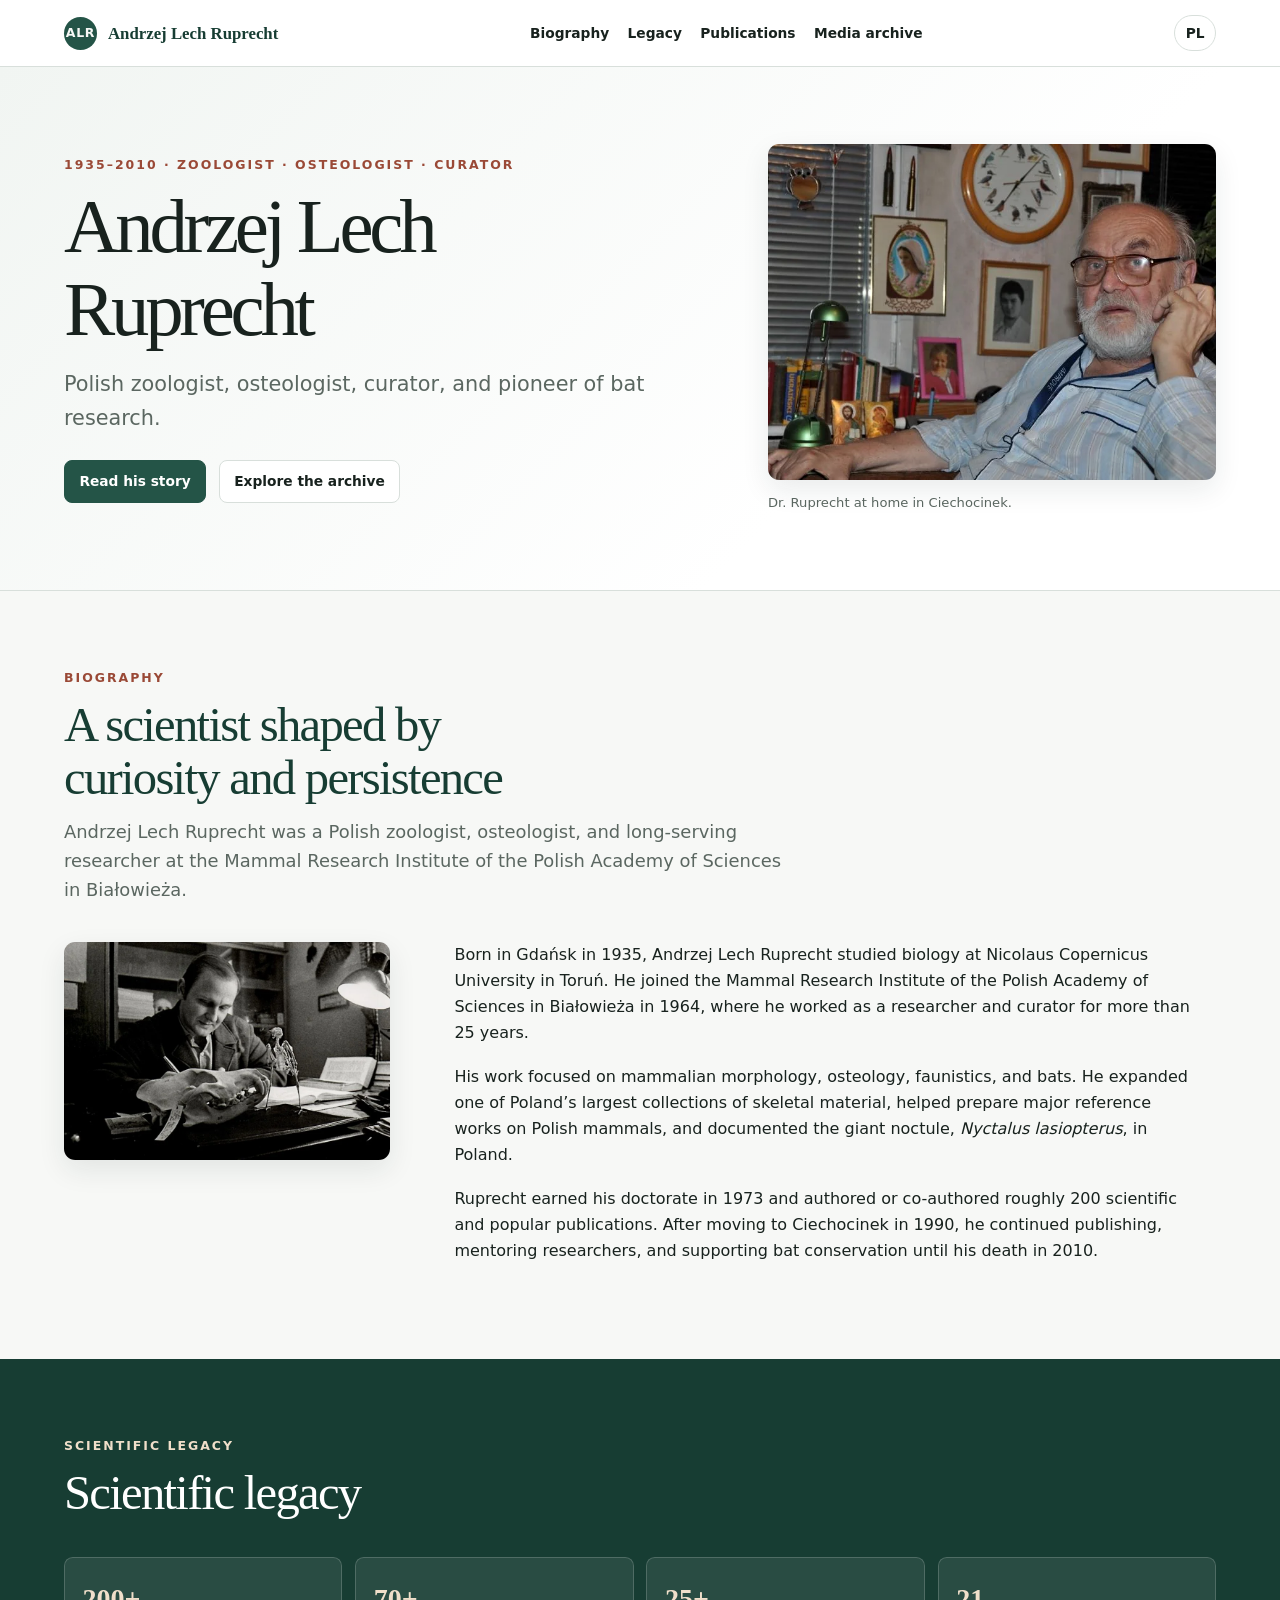
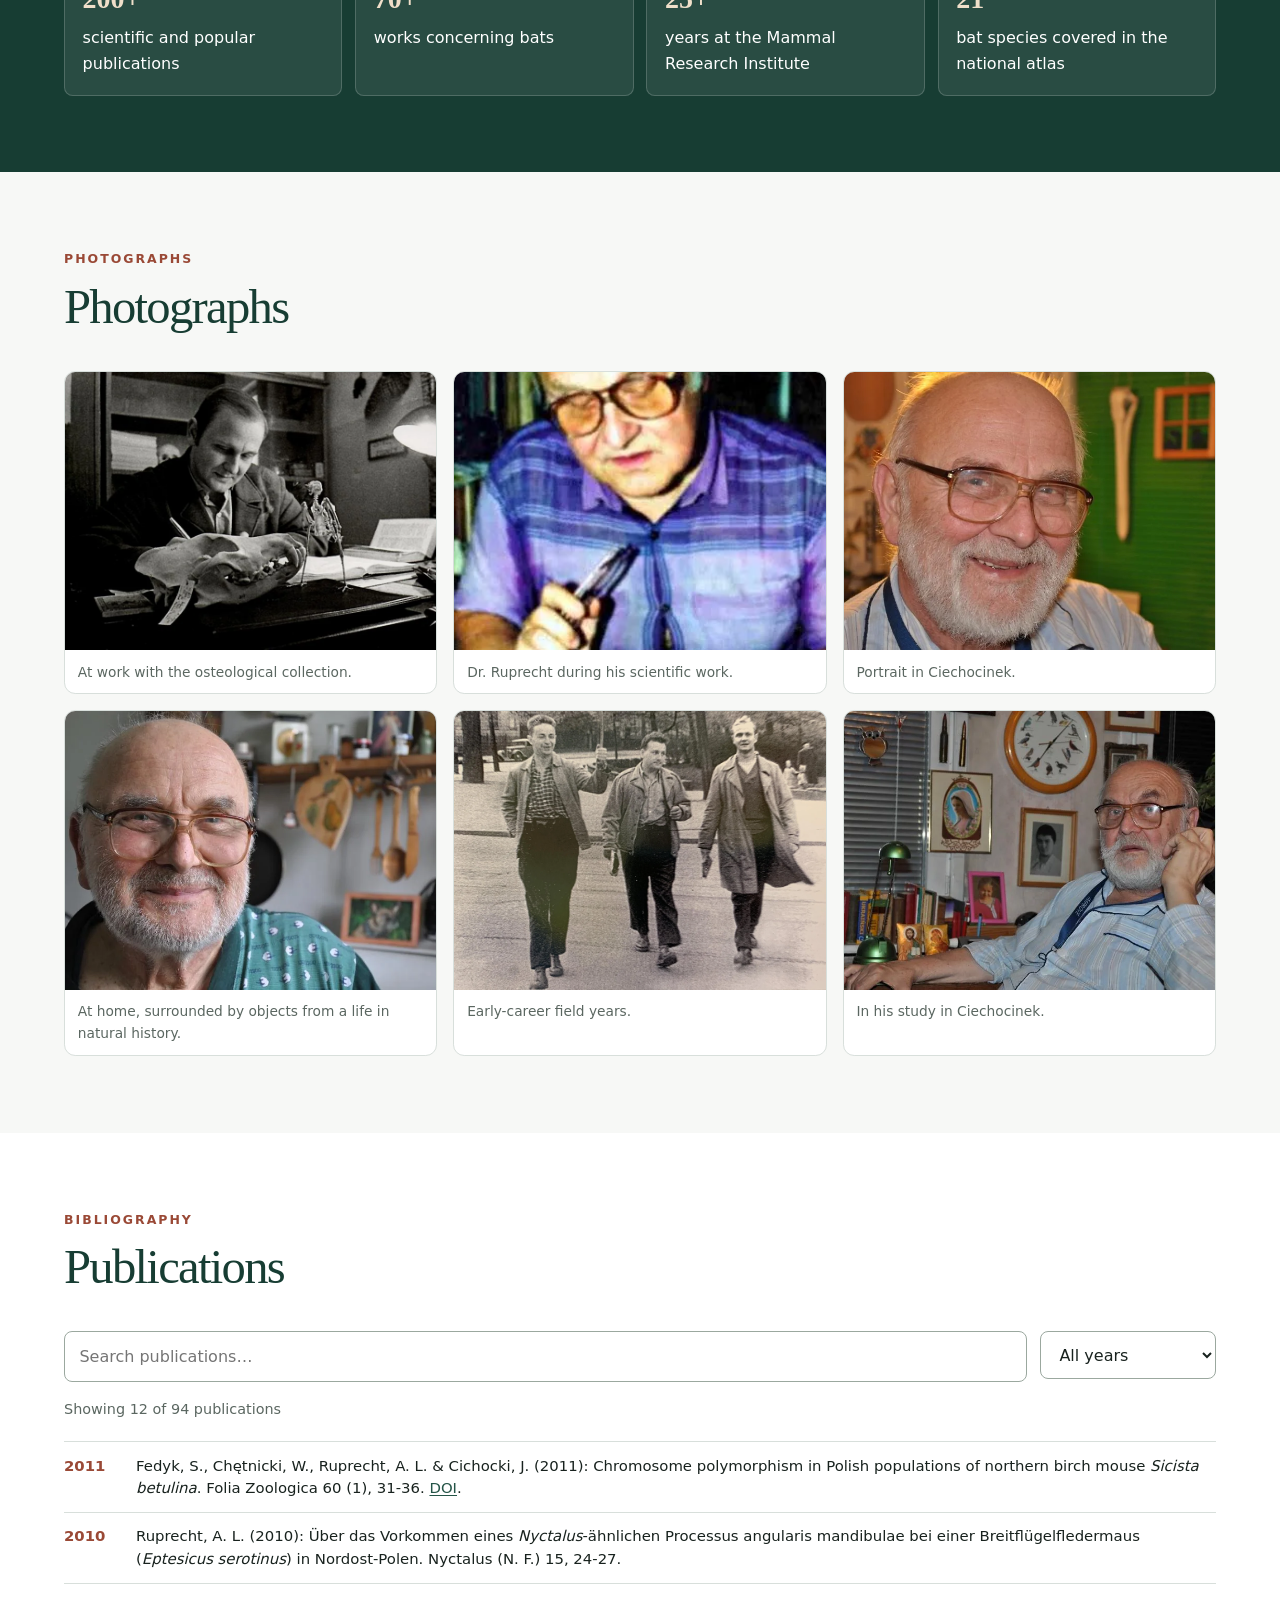
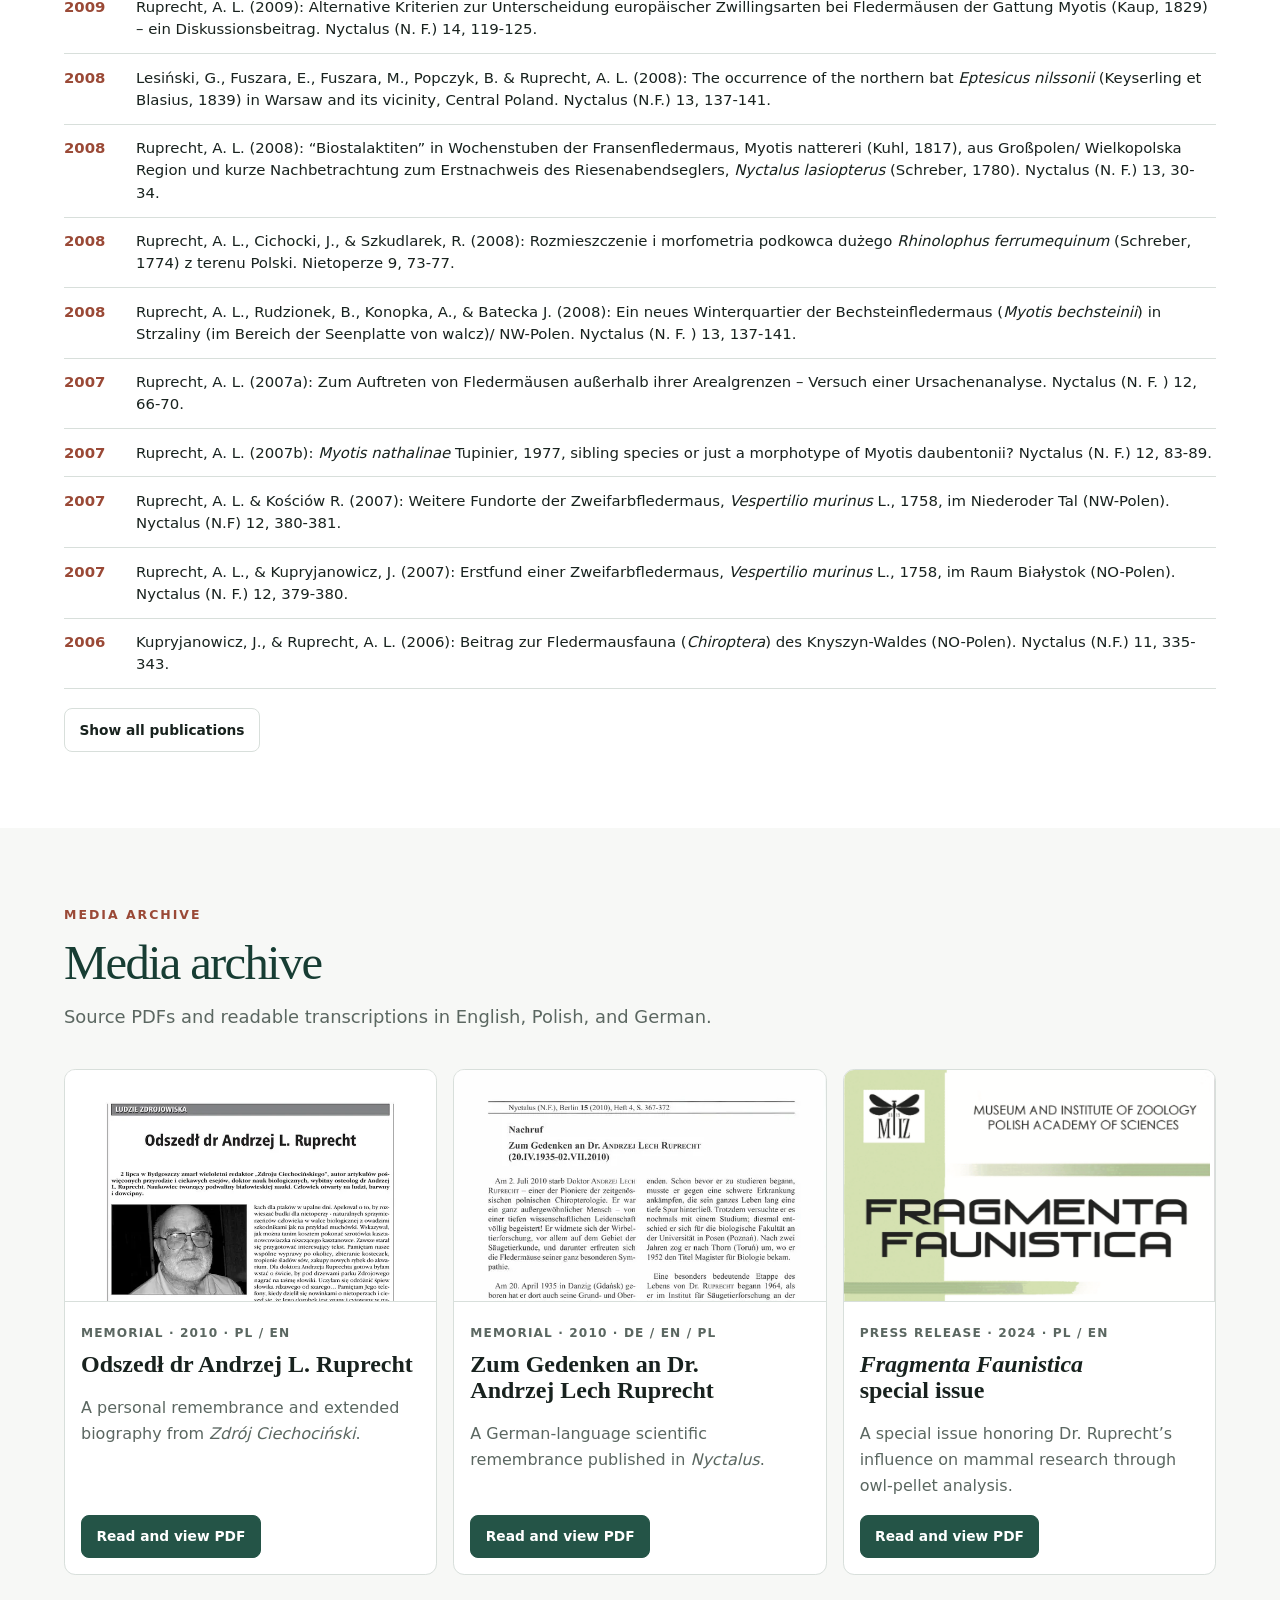
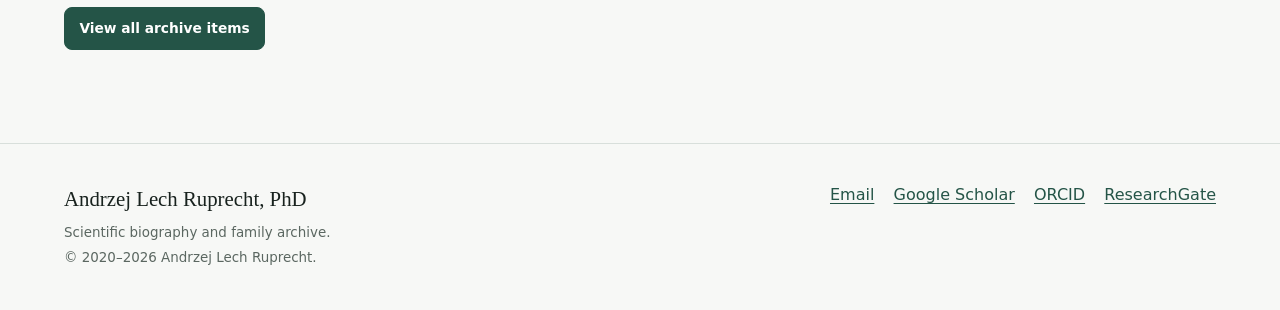
==== commit 80838078: "Simplify layout and improve usability" ====
--- a/index.html
+++ b/index.html
@@ -62,7 +62,7 @@
           <div>
             <p class="eyebrow">1935–2010 · Zoologist · Osteologist · Curator</p>
             <h1>Andrzej Lech Ruprecht</h1>
-            <p class="hero-deck">A life devoted to mammals, scientific collections, and the careful observation of the natural world.</p>
+            <p class="hero-deck">Polish zoologist, osteologist, curator, and pioneer of bat research.</p>
             <div class="button-row">
               <a class="button button-light" href="#biography">Read his story</a>
               <a class="button button-ghost" href="/media/">Explore the archive</a>
@@ -87,11 +87,9 @@
               <img src="/assets/images/gallery/scientist-at-desk.webp" width="900" height="600" loading="lazy" alt="A young Andrzej Ruprecht examining a mammal skull at his scientific desk">
             </aside>
             <div class="bio-copy">
-              <p>Born in Gdańsk on April 20, 1935, Ruprecht began collecting skeletal specimens while still at primary school. After the Second World War, his family returned to Gdańsk. He initially studied medicine, but serious health problems led him to change course. In 1957 he began biology and earth-science studies at Adam Mickiewicz University in Poznań, later transferring to Nicolaus Copernicus University in Toruń. He completed his master’s degree in 1962 with research on the diet of barn owls from the Aleksandrów Kujawski, Ciechocinek, and Raciążek region.</p>
-              <p>Ruprecht first arrived in Białowieża for an internship on July 1, 1960. In 1964 he joined the Mammal Research Institute permanently, working first as an assistant and later as a curator. He cared for and expanded one of Poland’s largest osteological collections. His research centered on mammalian morphology, systematics, faunistics, and the diagnostic features used to identify skeletal material.</p>
-              <p>His meticulous analysis of owl pellets and museum collections contributed to major reference works, including <em>Keys to Vertebrates of Poland: Mammals</em> and the <em>Atlas of Polish Mammals</em>. He prepared accounts for 21 bat species and four rodents, collaborated on a comprehensive study of Polish bats, and helped assemble an atlas of Polish owls. His research also documented the giant noctule, <em>Nyctalus lasiopterus</em>, in Poland.</p>
-              <p>Ruprecht received his doctorate in biological sciences from Maria Curie-Skłodowska University in 1973 for a dissertation on craniometric variation in the muskrat, <em>Ondatra zibethicus</em>. He later broadened his work to Quaternary mammals, building relationships with regional museums and collectors and documenting fossil finds across the Białystok region.</p>
-              <p>After moving to Ciechocinek with his wife Joanna in 1990, he continued researching, publishing, mentoring younger scientists, protecting bats, and writing for local readers. He authored or co-authored roughly 200 publications, more than 70 of them directly or indirectly concerned with bats. He died in Bydgoszcz on July 2, 2010, and was buried in Włocławek.</p>
+              <p>Born in Gdańsk in 1935, Andrzej Lech Ruprecht studied biology at Nicolaus Copernicus University in Toruń. He joined the Mammal Research Institute of the Polish Academy of Sciences in Białowieża in 1964, where he worked as a researcher and curator for more than 25 years.</p>
+              <p>His work focused on mammalian morphology, osteology, faunistics, and bats. He expanded one of Poland’s largest collections of skeletal material, helped prepare major reference works on Polish mammals, and documented the giant noctule, <em>Nyctalus lasiopterus</em>, in Poland.</p>
+              <p>Ruprecht earned his doctorate in 1973 and authored or co-authored roughly 200 scientific and popular publications. After moving to Ciechocinek in 1990, he continued publishing, mentoring researchers, and supporting bat conservation until his death in 2010.</p>
             </div>
           </div>
         </div>
@@ -101,8 +99,7 @@
         <div class="section-shell">
           <div class="section-header">
             <p class="eyebrow">Scientific legacy</p>
-            <h2>Collections, fieldwork, and knowledge shared</h2>
-            <p class="section-lead">His contribution lives on in museum specimens, reference works, field records, and the researchers he mentored.</p>
+            <h2>Scientific legacy</h2>
           </div>
           <div class="stats-grid" aria-label="Career highlights">
             <div class="stat"><strong>200+</strong>scientific and popular publications</div>
@@ -113,27 +110,11 @@
         </div>
       </section>
 
-      <section class="section" aria-labelledby="milestones-title">
-        <div class="section-shell">
-          <div class="section-header">
-            <p class="section-kicker">Milestones</p>
-            <h2 id="milestones-title">A working life in context</h2>
-          </div>
-          <ol class="timeline">
-            <li><time datetime="1935-04-20">1935</time><strong>Born in Gdańsk</strong><br>His interest in collecting vertebrate skeletons began during childhood.</li>
-            <li><time datetime="1964">1964</time><strong>Joined the institute</strong><br>Began his permanent appointment at the Mammal Research Institute in Białowieża.</li>
-            <li><time datetime="1973">1973</time><strong>Doctorate awarded</strong><br>Completed his dissertation on craniometric variation in the muskrat.</li>
-            <li><time datetime="1990">1990</time><strong>Moved to Ciechocinek</strong><br>Continued publishing, corresponding, mentoring, and advocating for bat conservation.</li>
-          </ol>
-        </div>
-      </section>
-
       <section class="section section-alt" id="photographs">
         <div class="section-shell">
           <div class="section-header">
             <p class="section-kicker">Photographs</p>
-            <h2>A life at work and at home</h2>
-            <p class="section-lead">Restored from the original photographic material preserved with the site.</p>
+            <h2>Photographs</h2>
           </div>
           <div class="gallery-grid">
             <figure class="gallery-card"><img src="/assets/images/gallery/scientist-at-desk.webp" width="900" height="600" loading="lazy" alt="Andrzej Ruprecht at a desk examining a specimen"><figcaption>At work with the osteological collection.</figcaption></figure>
@@ -150,8 +131,7 @@
         <div class="section-shell">
           <div class="section-header">
             <p class="section-kicker">Bibliography</p>
-            <h2>Selected publications</h2>
-            <p class="section-lead">Search the bibliography by title, author, journal, species, or year.</p>
+            <h2>Publications</h2>
           </div>
           <div class="toolbar">
             <label><span class="skip-link">Search publications</span><input class="field" type="search" data-publication-search placeholder="Search publications…" autocomplete="off"></label>
@@ -159,6 +139,7 @@
           </div>
           <p class="results-count" data-publication-count data-template="Showing {shown} of {total} publications" aria-live="polite"></p>
           <ol class="publication-list" data-publication-list reversed></ol>
+          <button class="button button-ghost publication-toggle" type="button" data-publication-toggle data-expand-label="Show all publications" data-collapse-label="Show fewer publications">Show all publications</button>
           <noscript><p class="empty-state">JavaScript is required for the searchable bibliography. The complete publication lists are also reproduced in several documents in the <a href="/media/">media archive</a>.</p></noscript>
         </div>
       </section>
@@ -167,8 +148,8 @@
         <div class="section-shell">
           <div class="section-header">
             <p class="section-kicker">Media archive</p>
-            <h2>Documents, memorials, and press coverage</h2>
-            <p class="section-lead">Read the source PDFs alongside edited transcriptions and English, Polish, and German language versions.</p>
+            <h2>Media archive</h2>
+            <p class="section-lead">Source PDFs and readable transcriptions in English, Polish, and German.</p>
           </div>
           <div class="media-grid">
             <article class="media-card">
@@ -193,7 +174,7 @@
       <div class="footer-shell">
         <div>
           <p class="footer-title">Andrzej Lech Ruprecht, PhD</p>
-          <p class="footer-small">Scientific biography and family archive. Site created by Michał T. Ruprecht.</p>
+          <p class="footer-small">Scientific biography and family archive.</p>
           <p class="footer-small">© 2020–<span data-current-year></span> Andrzej Lech Ruprecht.</p>
         </div>
         <nav class="footer-links" aria-label="External links">
--- a/main.css
+++ b/main.css
@@ -366,6 +366,133 @@
   .footer-links { justify-content: flex-start; }
 }
 
+/* Compact editorial layout */
+:root {
+  --ink: #18221e;
+  --muted: #5b6761;
+  --forest: #245447;
+  --forest-deep: #173d33;
+  --sage: #e8f0ec;
+  --paper: #f7f8f6;
+  --paper-deep: #eef1ee;
+  --white: #ffffff;
+  --gold: #9c6330;
+  --gold-soft: #f0dfca;
+  --line: #d8dfdb;
+  --danger: #9a4936;
+  --shadow: 0 10px 28px rgba(18, 48, 40, 0.09);
+  --radius: 0.7rem;
+  --content: 72rem;
+}
+
+body { background: var(--white); font-size: 1rem; line-height: 1.62; }
+html { scroll-padding-top: 5rem; }
+.nav-shell, .section-shell, .footer-shell { width: min(calc(100% - 2.5rem), var(--content)); }
+.nav-shell { min-height: 4.15rem; }
+.site-header { border-bottom-color: var(--line); background: rgba(255, 255, 255, 0.96); }
+.site-nav a, .utility-nav a { font-size: 0.86rem; }
+.language-link { border-color: var(--line); }
+
+.hero {
+  color: var(--ink);
+  background: linear-gradient(135deg, #f1f5f2, #fff 68%);
+  border-bottom: 1px solid var(--line);
+}
+
+.hero-grid {
+  min-height: 0;
+  grid-template-columns: minmax(0, 1fr) minmax(19rem, 0.72fr);
+  gap: clamp(2rem, 5vw, 4.5rem);
+  padding-block: clamp(2.75rem, 6vw, 5rem);
+}
+
+.hero .eyebrow { color: var(--danger); }
+h1 { max-width: 15ch; margin-bottom: 1rem; font-size: clamp(2.8rem, 6vw, 5rem); }
+h2 { margin-bottom: 0.8rem; font-size: clamp(1.9rem, 3.8vw, 3.15rem); }
+h3 { font-size: clamp(1.2rem, 2vw, 1.5rem); }
+.hero-deck { max-width: 38rem; margin-bottom: 1.5rem; color: var(--muted); font-family: inherit; font-size: clamp(1.05rem, 1.8vw, 1.3rem); }
+.button { min-height: 2.7rem; padding: 0.58rem 0.9rem; border-radius: 0.5rem; font-size: 0.86rem; }
+.button-light { border-color: var(--forest); background: var(--forest); color: var(--white); }
+.button-ghost { border-color: var(--line); background: var(--white); color: var(--ink); }
+.button-ghost:hover { border-color: var(--forest); background: var(--sage); color: var(--forest-deep); }
+.hero-portrait { width: min(100%, 28rem); margin: 0; }
+.hero-portrait::before { display: none; }
+.hero-portrait img { aspect-ratio: 4 / 3; border-radius: var(--radius); box-shadow: var(--shadow); }
+.hero-caption { color: var(--muted); }
+
+.section { padding-block: clamp(3rem, 6vw, 5rem); }
+.section-alt { background: var(--paper); }
+.section-header { max-width: 46rem; margin-bottom: clamp(1.5rem, 3vw, 2.35rem); }
+.section-lead { font-size: clamp(1rem, 1.4vw, 1.13rem); }
+.bio-grid { grid-template-columns: minmax(15rem, 0.6fr) minmax(0, 1.4fr); gap: clamp(2rem, 5vw, 4rem); }
+.bio-aside { top: 5.2rem; }
+.bio-copy { max-width: 46rem; }
+.bio-copy p { margin-top: 0; margin-bottom: 1.15rem; }
+.bio-copy p:first-of-type::first-letter { float: none; margin: 0; color: inherit; font-family: inherit; font-size: inherit; line-height: inherit; }
+
+.stats-grid { gap: 0.8rem; margin-top: 2rem; }
+.stat { padding: 1.1rem; border: 1px solid rgba(255, 255, 255, 0.18); border-radius: 0.55rem; }
+.stat strong { font-size: 1.75rem; }
+
+.gallery-grid { grid-template-columns: repeat(3, minmax(0, 1fr)); gap: 1rem; }
+.gallery-card, .gallery-card:nth-child(n) { grid-column: auto; border: 1px solid var(--line); border-radius: var(--radius); background: var(--white); }
+.gallery-card img { transition: none; }
+.gallery-card:hover img { transform: none; }
+.gallery-card figcaption { padding: 0.65rem 0.8rem; }
+
+.toolbar { grid-template-columns: minmax(0, 1fr) 11rem; }
+.field { min-height: 3rem; border-radius: 0.5rem; }
+.publication-list li { grid-template-columns: 3.5rem minmax(0, 1fr); padding: 0.78rem 0; font-size: 0.93rem; line-height: 1.5; }
+.publication-toggle { margin-top: 1.2rem; }
+
+.media-grid { gap: 1rem; }
+.media-card { border-color: var(--line); box-shadow: none; }
+.media-card-body { padding: 1rem; }
+.media-card p { margin-top: 0.4rem; }
+
+.filter-button, .language-tab { min-height: 2.45rem; padding: 0.45rem 0.75rem; border-color: var(--line); border-radius: 0.5rem; color: var(--ink); }
+.article-hero { padding-block: clamp(2.5rem, 5vw, 4rem); border-bottom: 1px solid var(--line); background: var(--paper); color: var(--ink); }
+.article-hero .eyebrow { color: var(--danger); }
+.article-hero h1 { max-width: 22ch; font-size: clamp(2.25rem, 4.8vw, 4rem); }
+.article-hero .hero-deck { margin-bottom: 0; }
+.breadcrumbs { margin-bottom: 0.8rem; color: var(--muted); }
+.breadcrumbs a { color: var(--forest); }
+.article-layout { grid-template-columns: minmax(15rem, 18rem) minmax(0, 1fr); gap: clamp(2rem, 5vw, 4rem); }
+.document-box { top: 5.2rem; border-color: var(--line); box-shadow: none; }
+.document-box img { max-height: 18rem; }
+.transcript-panel { max-width: 52rem; padding: clamp(1rem, 2.5vw, 1.75rem); }
+.transcript-body { max-width: 46rem; }
+.transcript-body p { margin-top: 0; margin-bottom: 1.05rem; }
+
+.site-footer { padding-block: 2.4rem; border-top: 1px solid var(--line); background: var(--paper); color: var(--muted); }
+.footer-title { margin: 0 0 0.35rem; color: var(--ink); font-size: 1.3rem; }
+.site-footer a { color: var(--forest); }
+.footer-small { margin: 0.2rem 0; color: var(--muted); }
+
+@media (max-width: 900px) {
+  .site-nav { gap: 0; padding: 0.45rem 1.25rem 0.85rem; border-bottom-color: var(--line); background: var(--white); }
+  .site-nav a { padding: 0.65rem 0; border-bottom: 1px solid var(--line); }
+  .hero-grid, .bio-grid, .article-layout { grid-template-columns: 1fr; }
+  .hero-grid { padding-bottom: 3rem; }
+  .bio-aside, .document-box { position: static; }
+  .bio-aside { max-width: 32rem; }
+  .article-layout { gap: 1.5rem; }
+  .document-box { display: grid; grid-template-columns: minmax(10rem, 0.8fr) minmax(0, 1.2fr); }
+  .document-box img { height: 100%; max-height: none; border-right: 1px solid var(--line); border-bottom: 0; }
+}
+
+@media (max-width: 620px) {
+  .nav-shell, .section-shell, .footer-shell { width: min(calc(100% - 1.25rem), var(--content)); }
+  .nav-shell { min-height: 3.85rem; }
+  .hero-grid { gap: 1.6rem; padding-block: 2.15rem; }
+  h1 { font-size: clamp(2.55rem, 13vw, 3.6rem); }
+  .section { padding-block: 2.8rem; }
+  .gallery-grid { grid-template-columns: 1fr; }
+  .publication-list li { grid-template-columns: 2.8rem minmax(0, 1fr); gap: 0.5rem; }
+  .document-box { display: block; }
+  .document-box img { max-height: 18rem; border-right: 0; border-bottom: 1px solid var(--line); }
+}
+
 @media (prefers-reduced-motion: reduce) {
   *, *::before, *::after { scroll-behavior: auto !important; transition-duration: 0.01ms !important; }
 }
